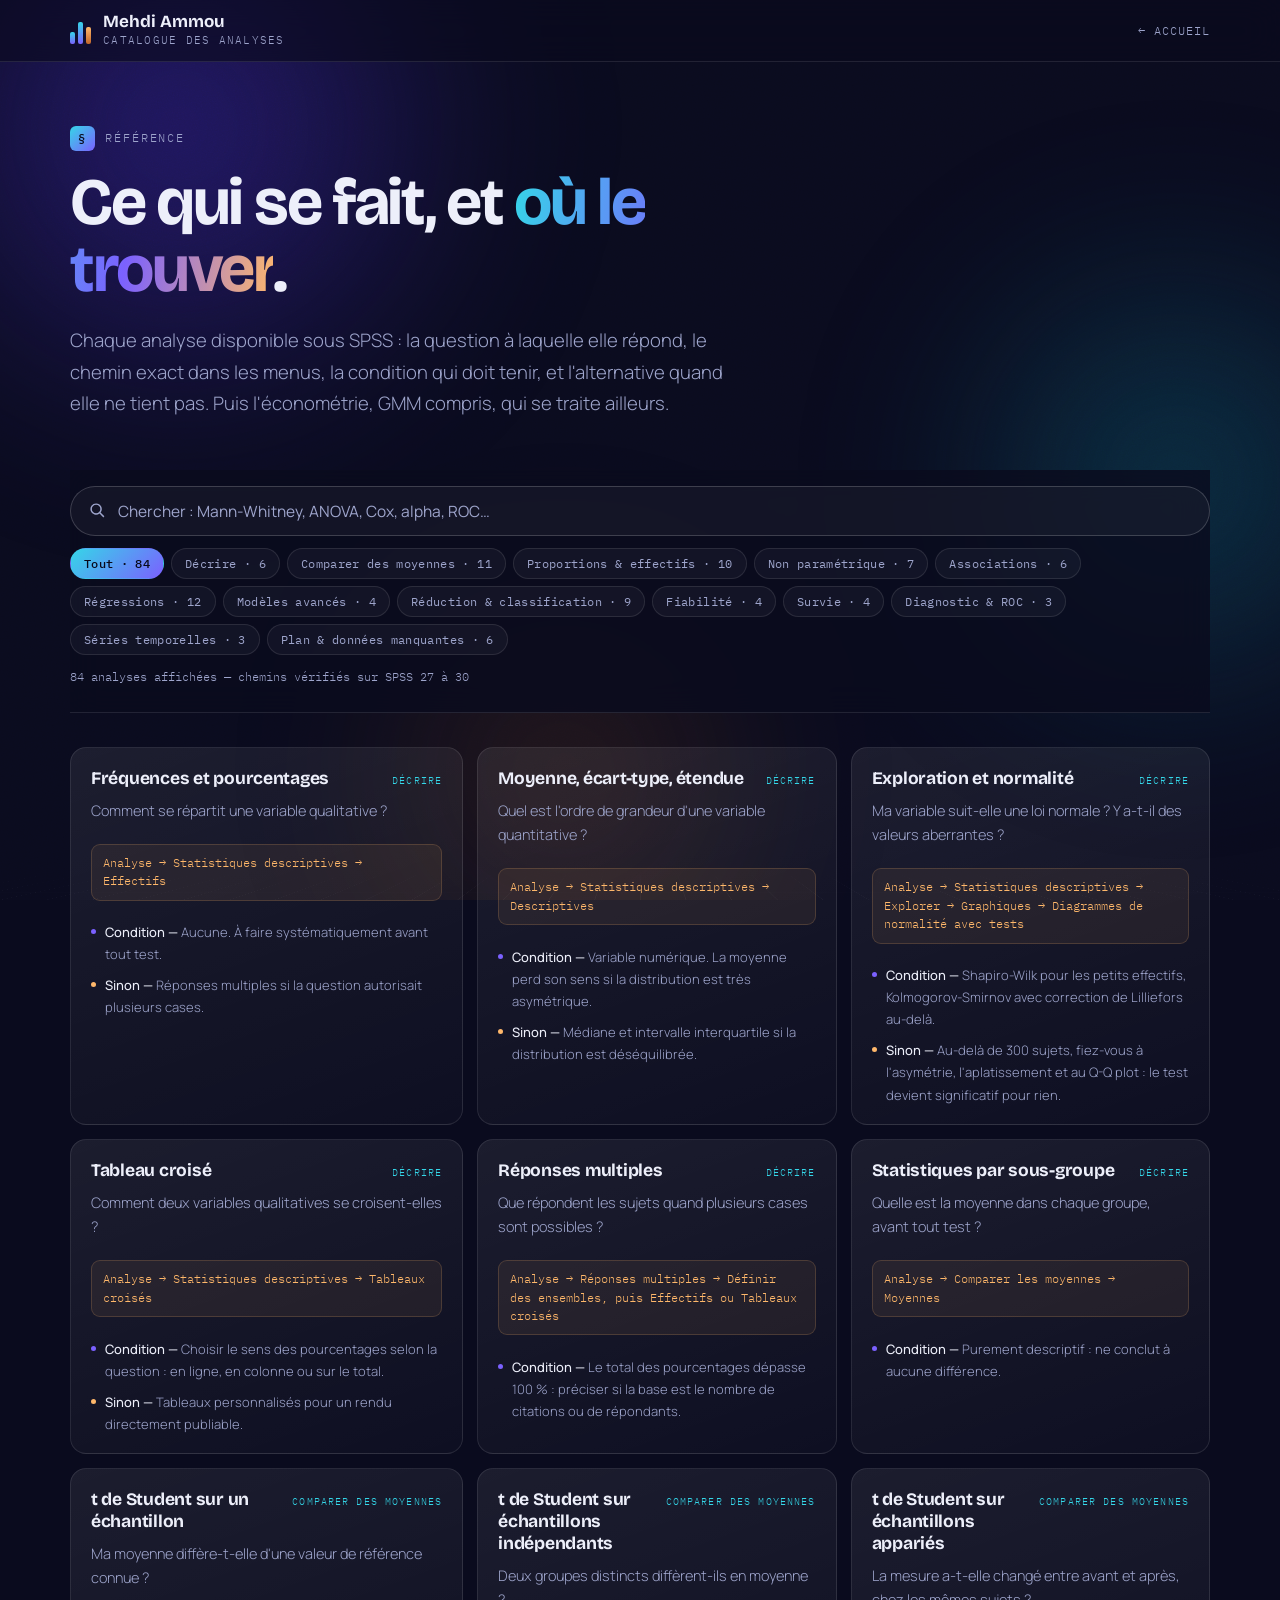
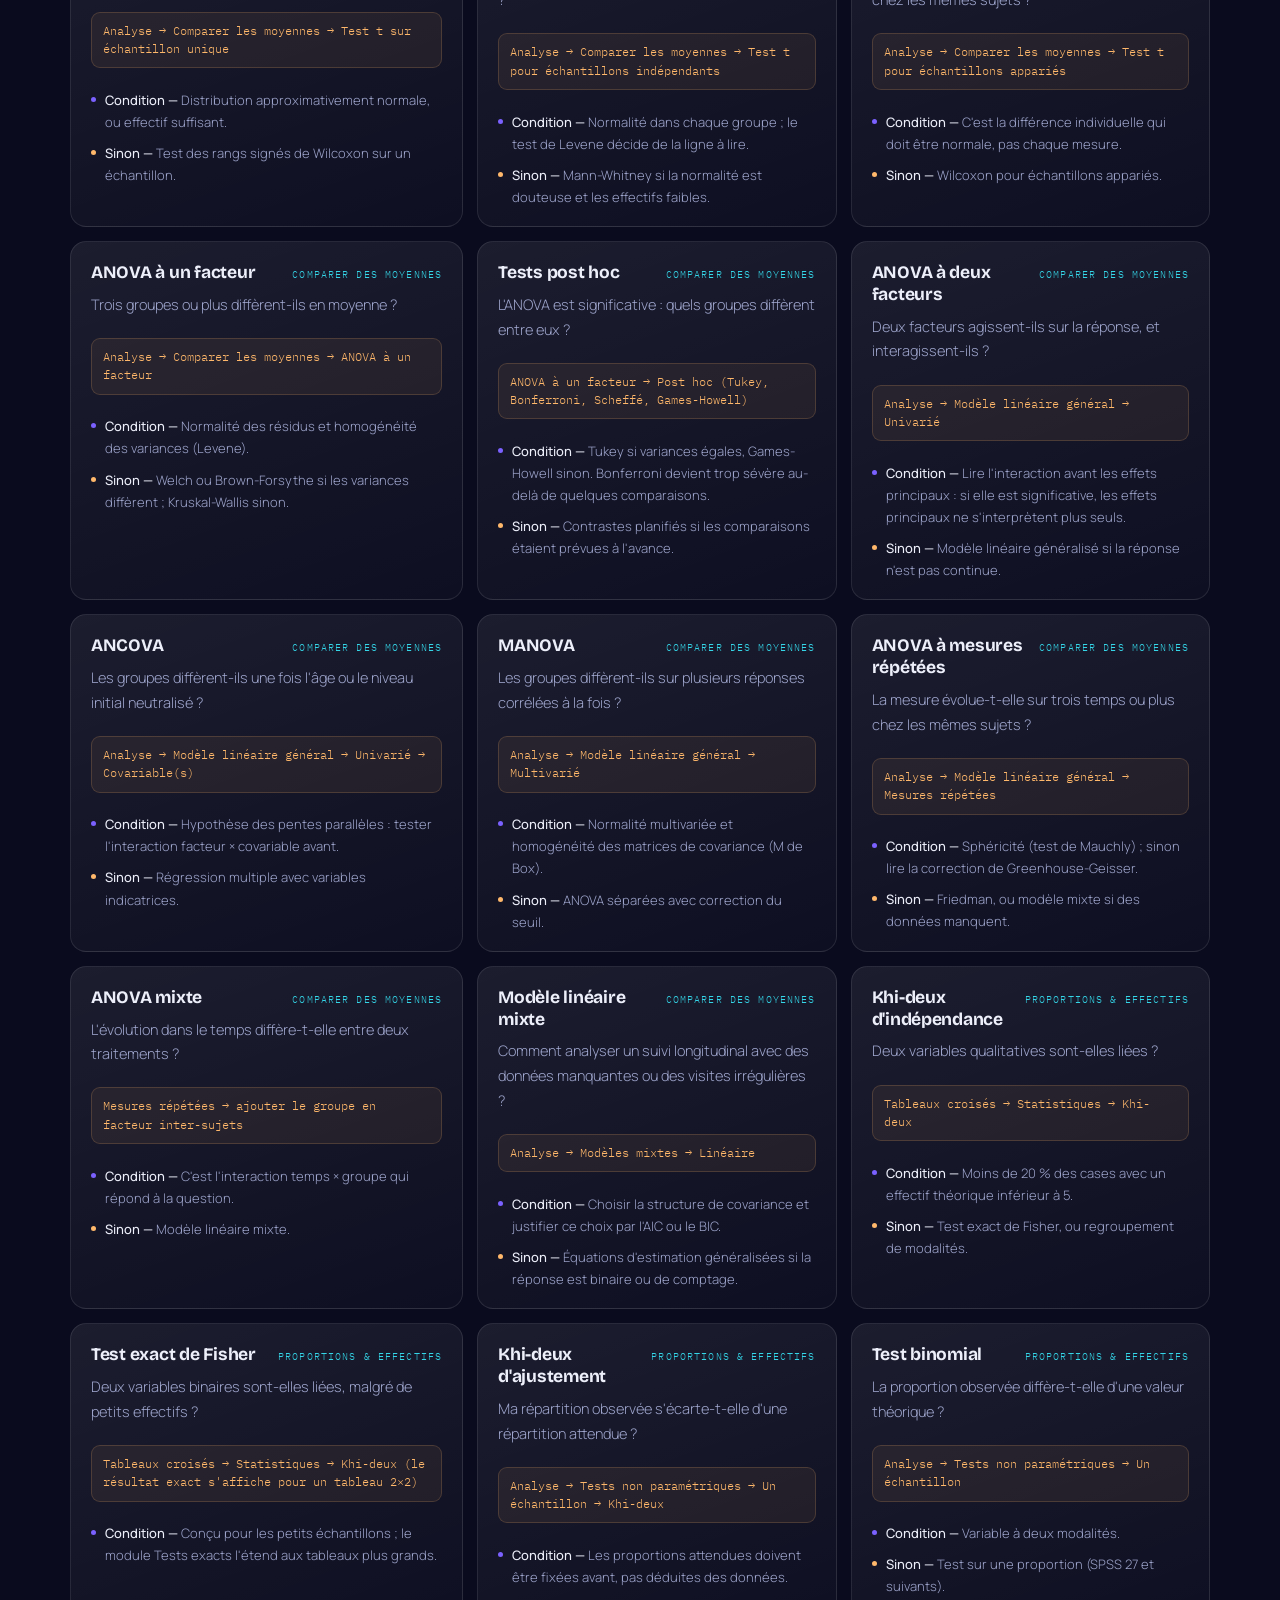
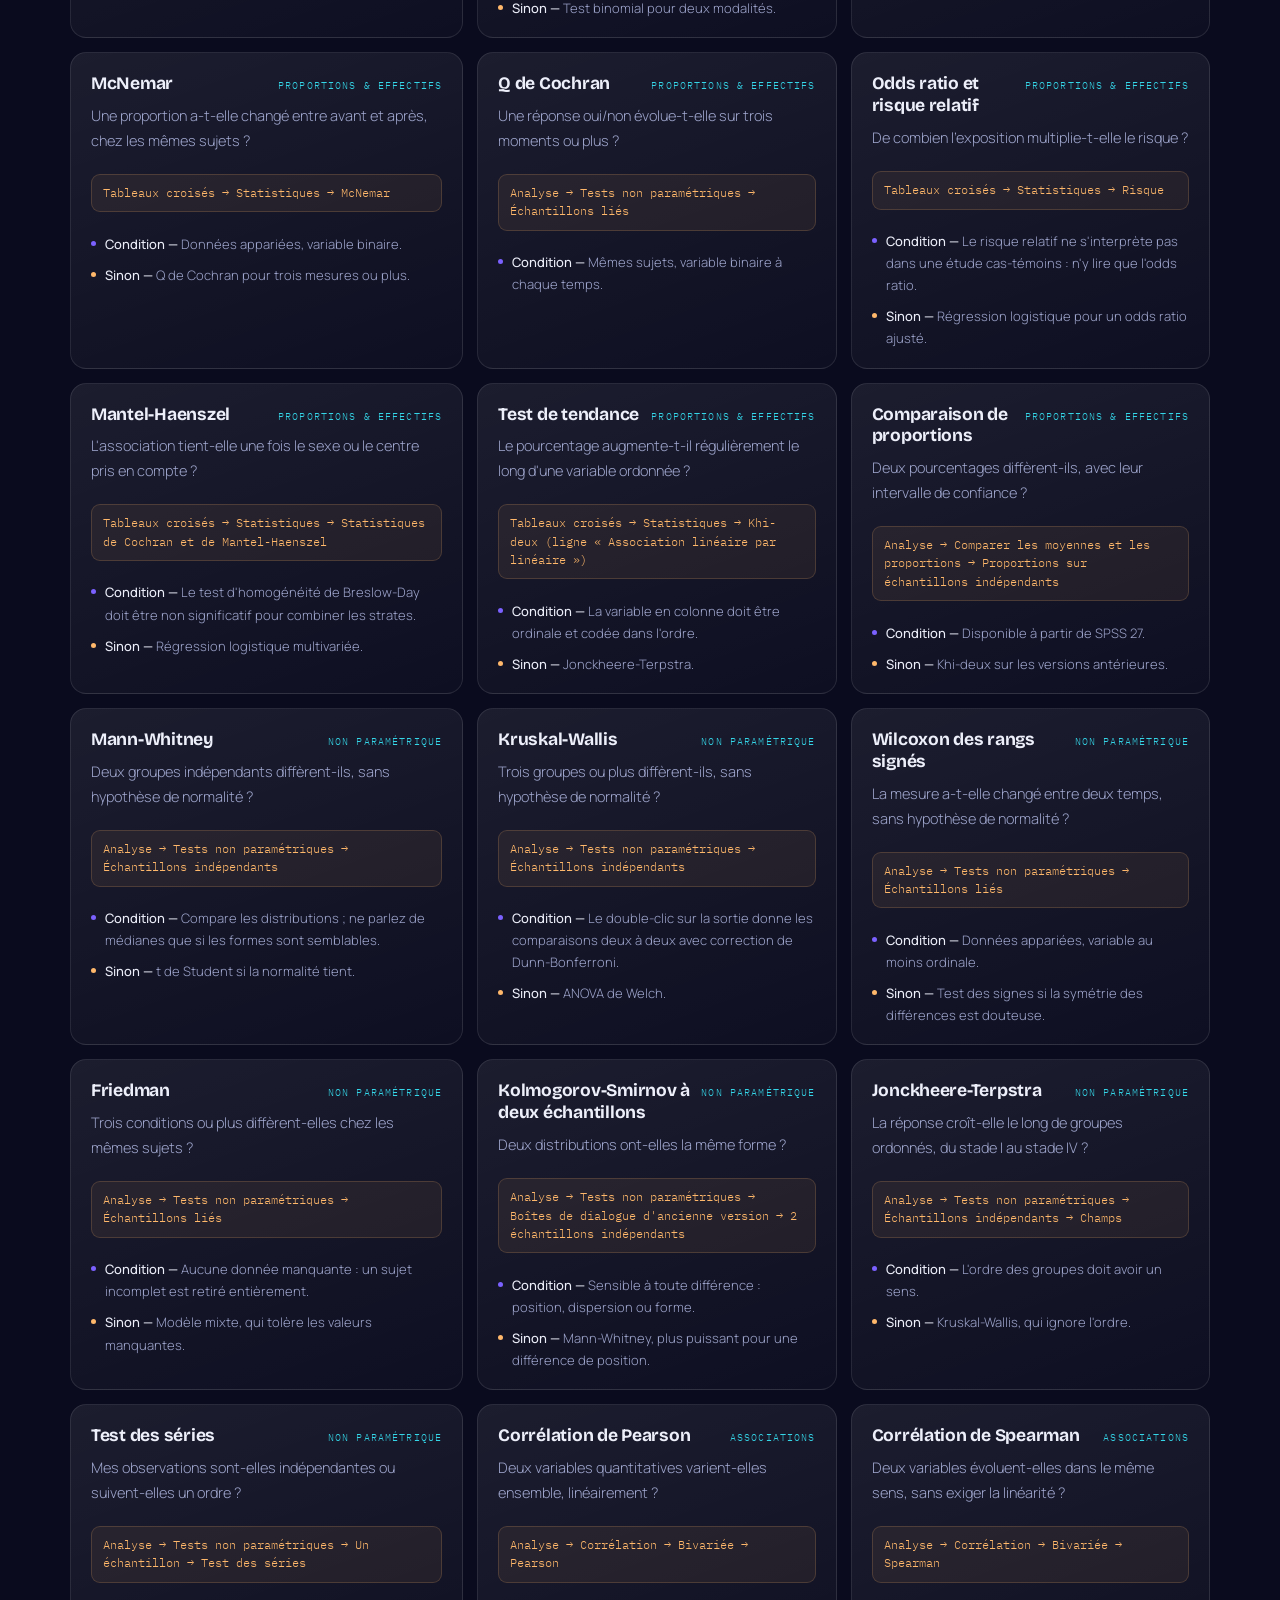
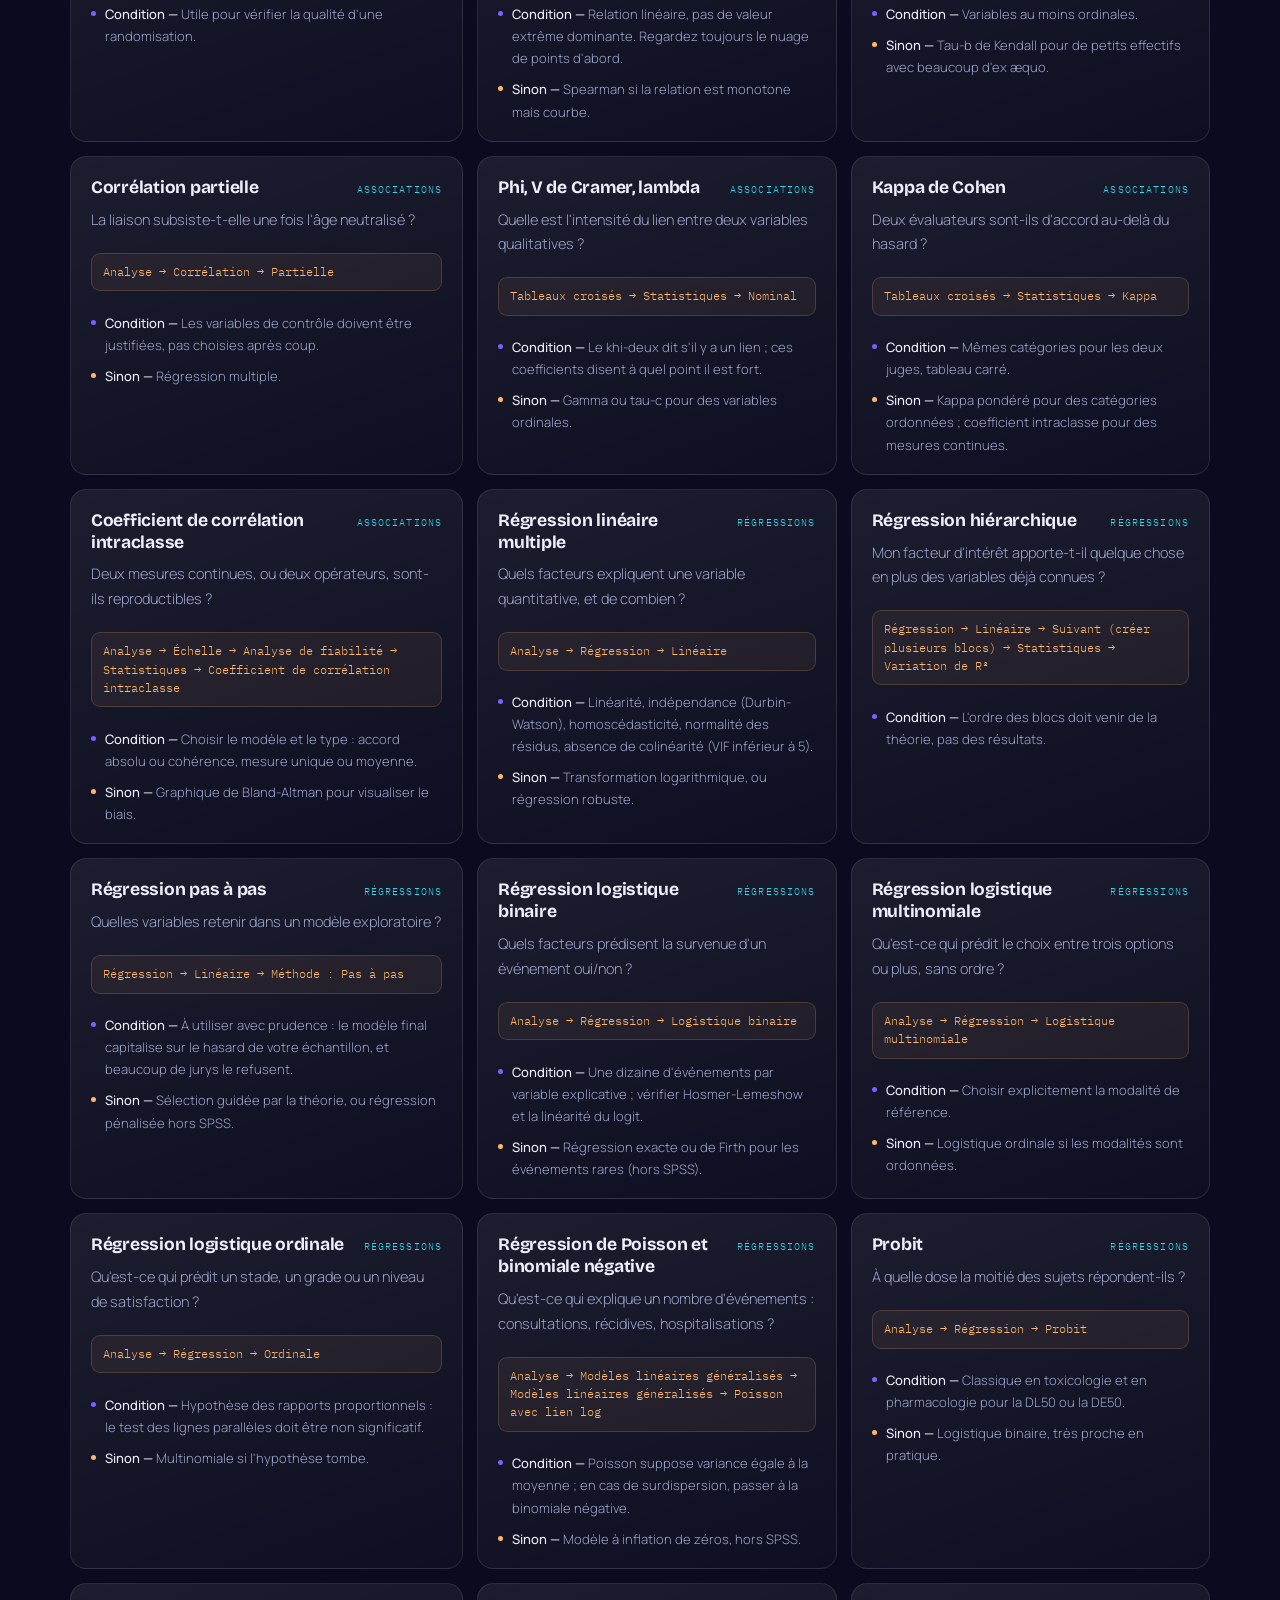
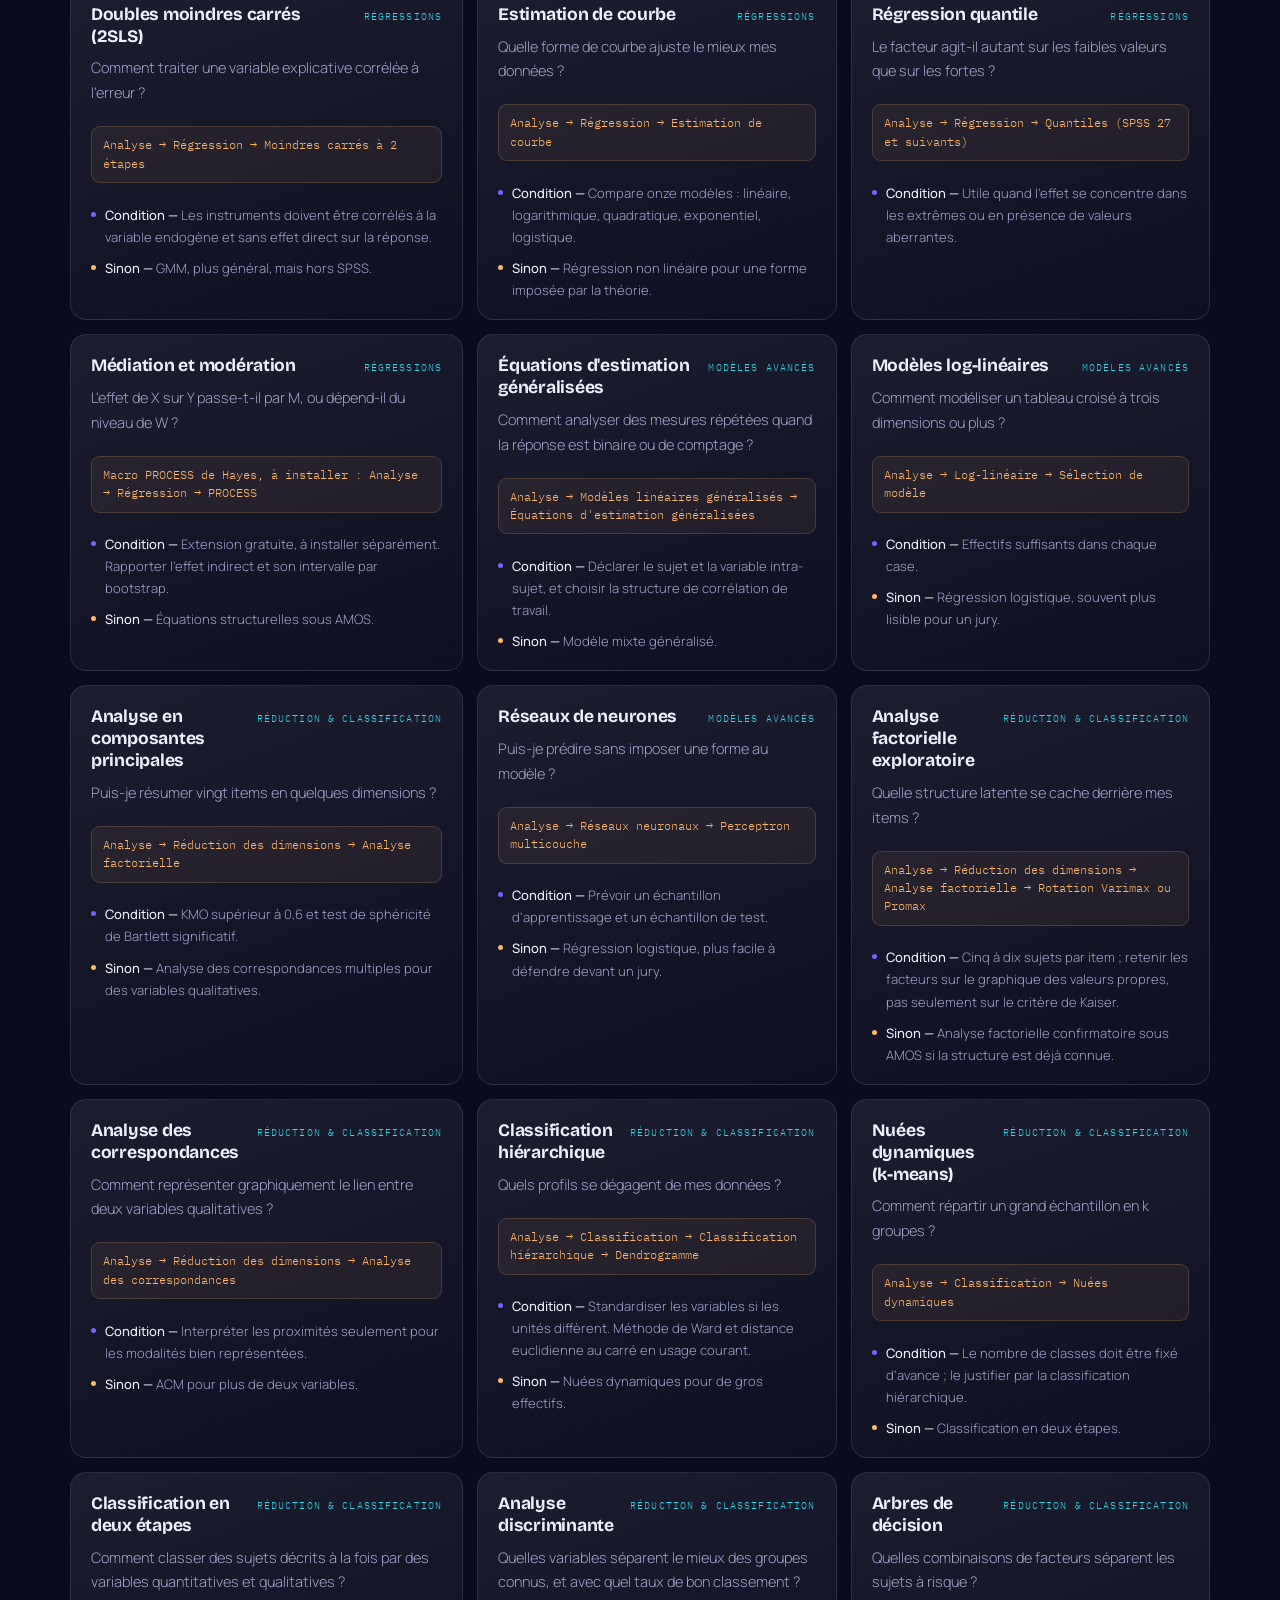
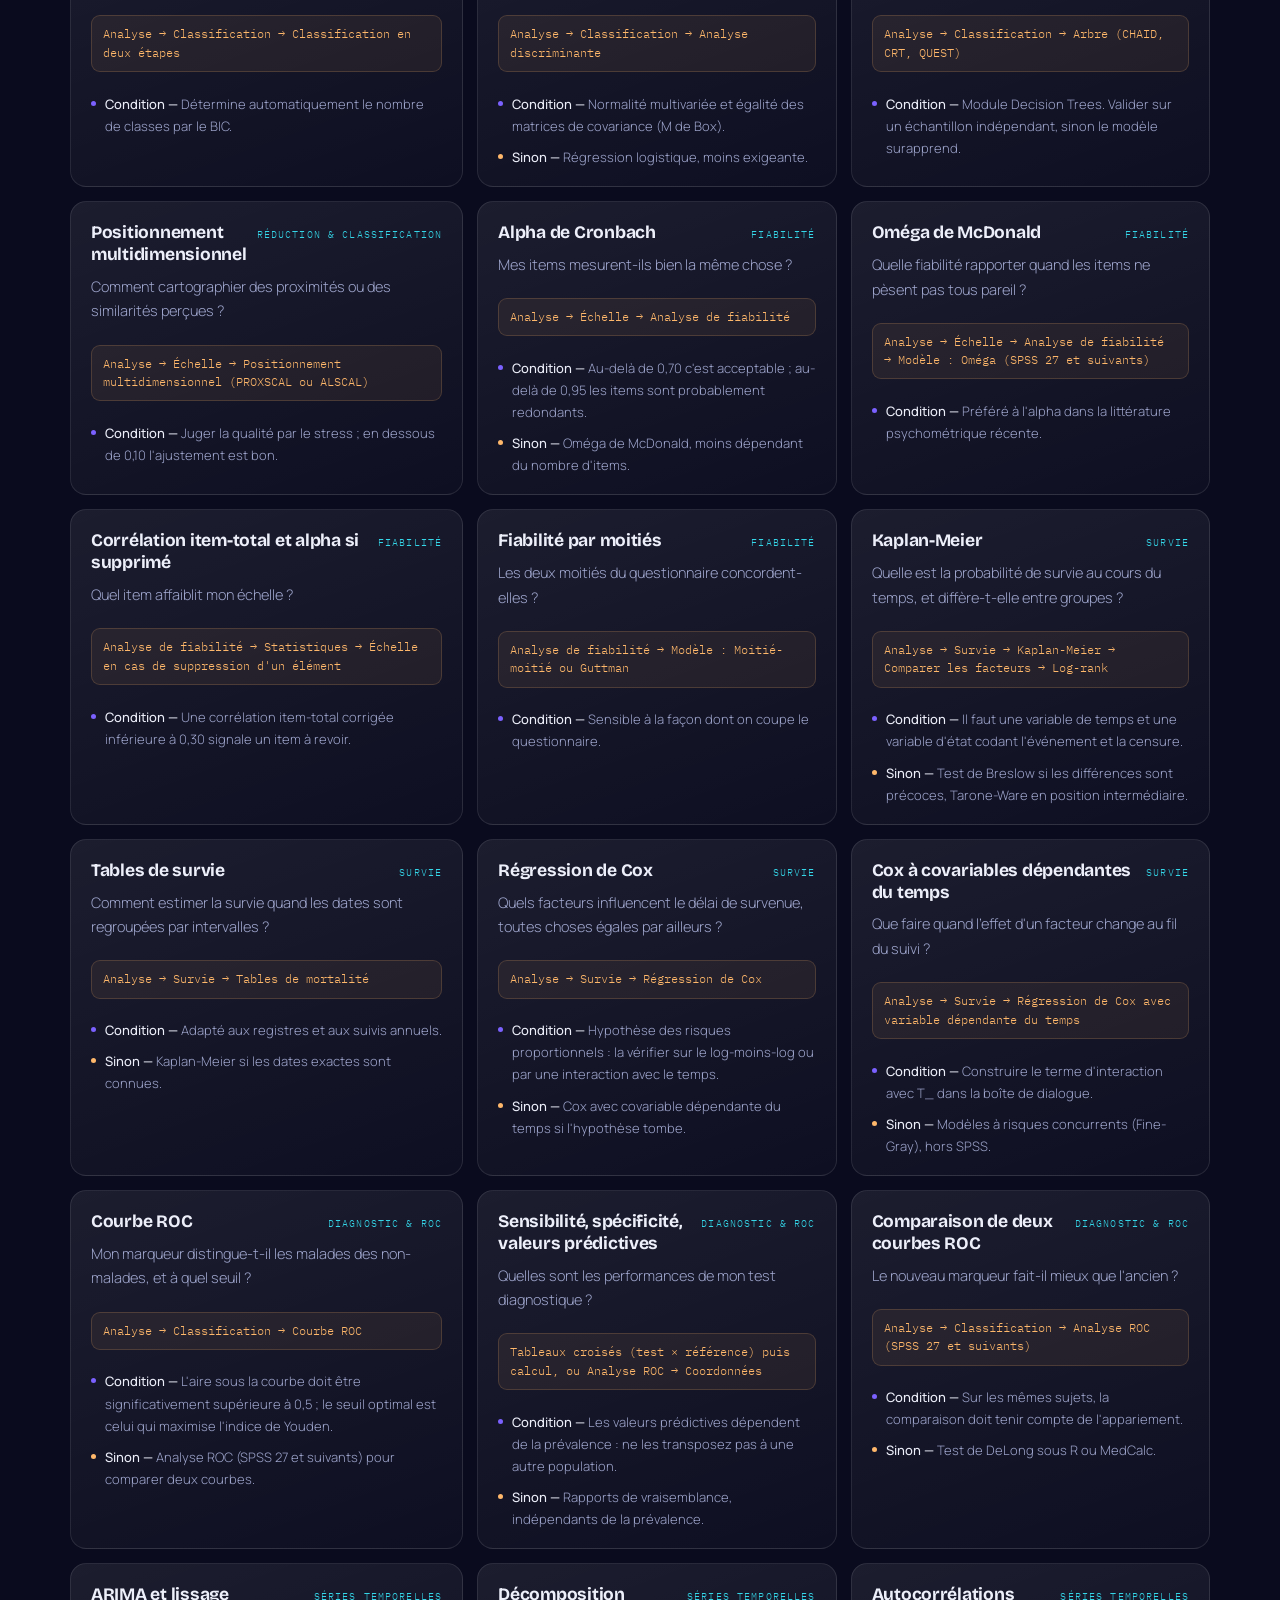
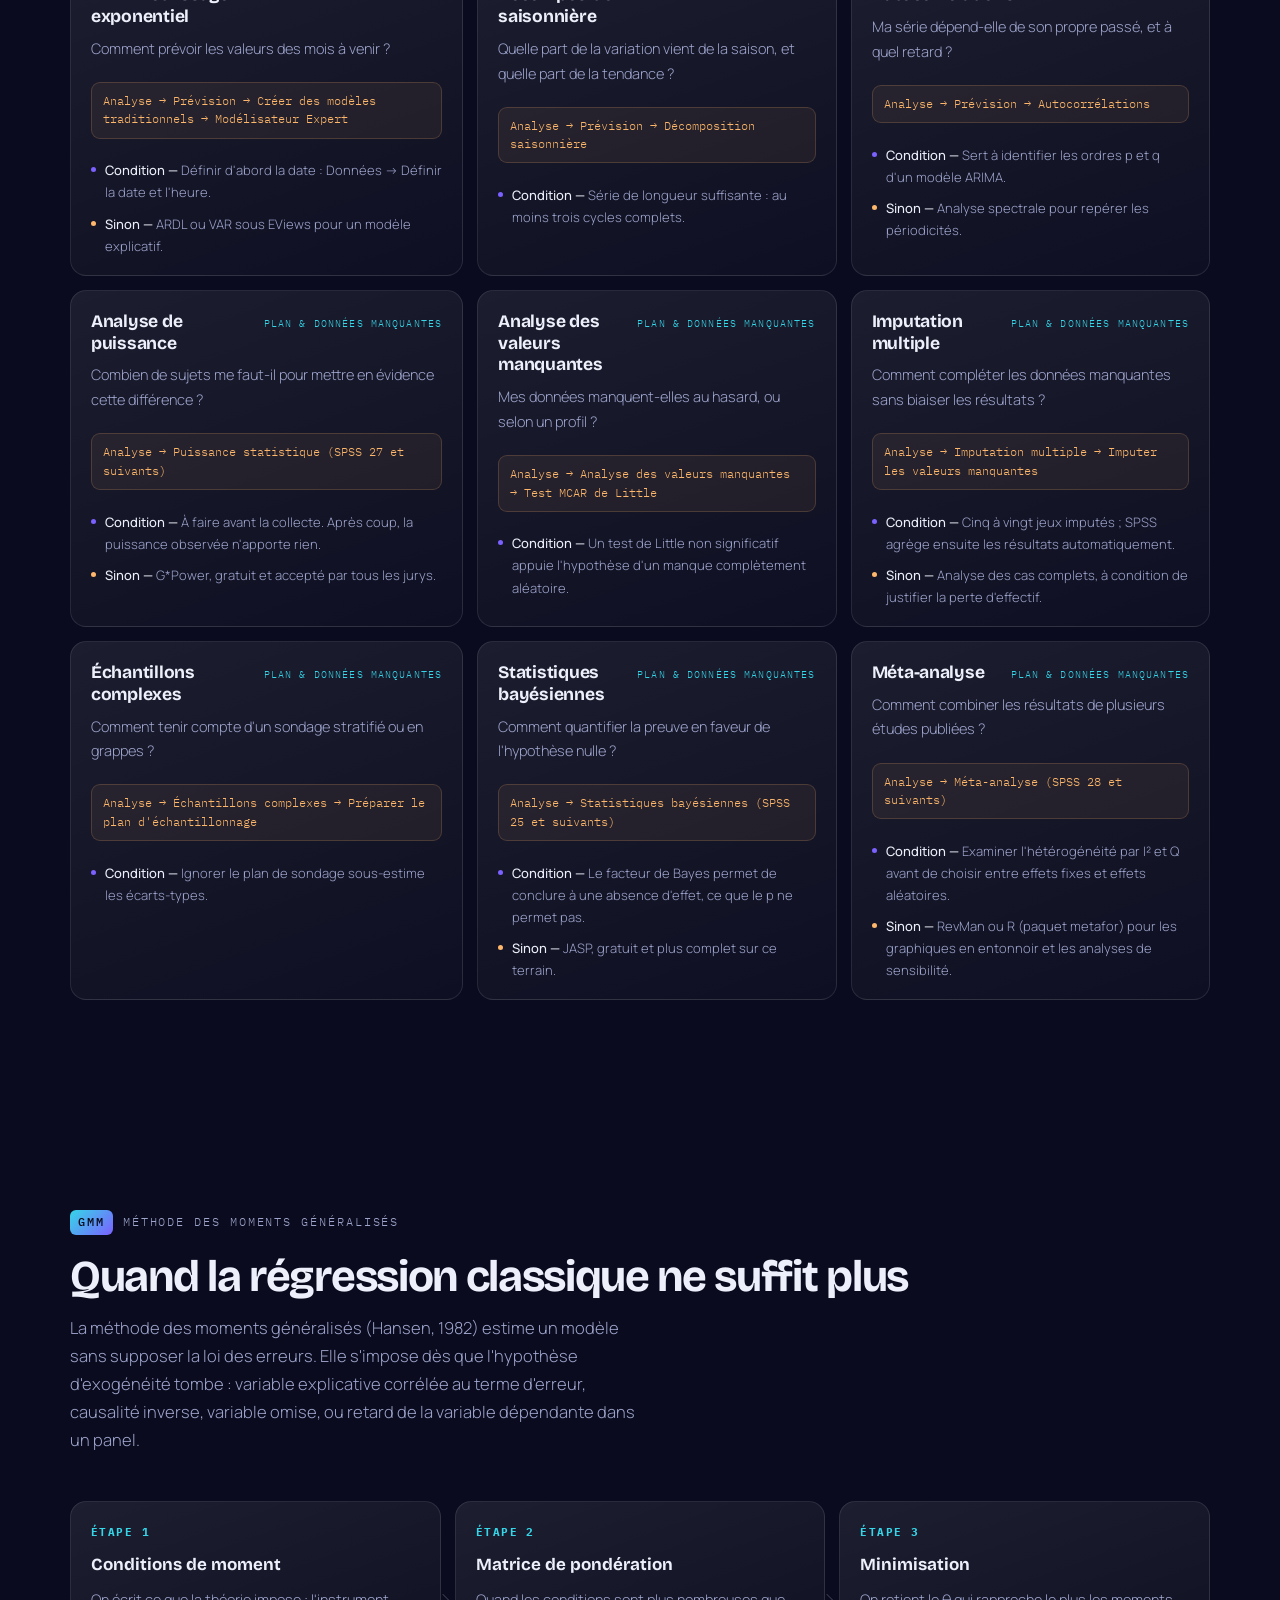
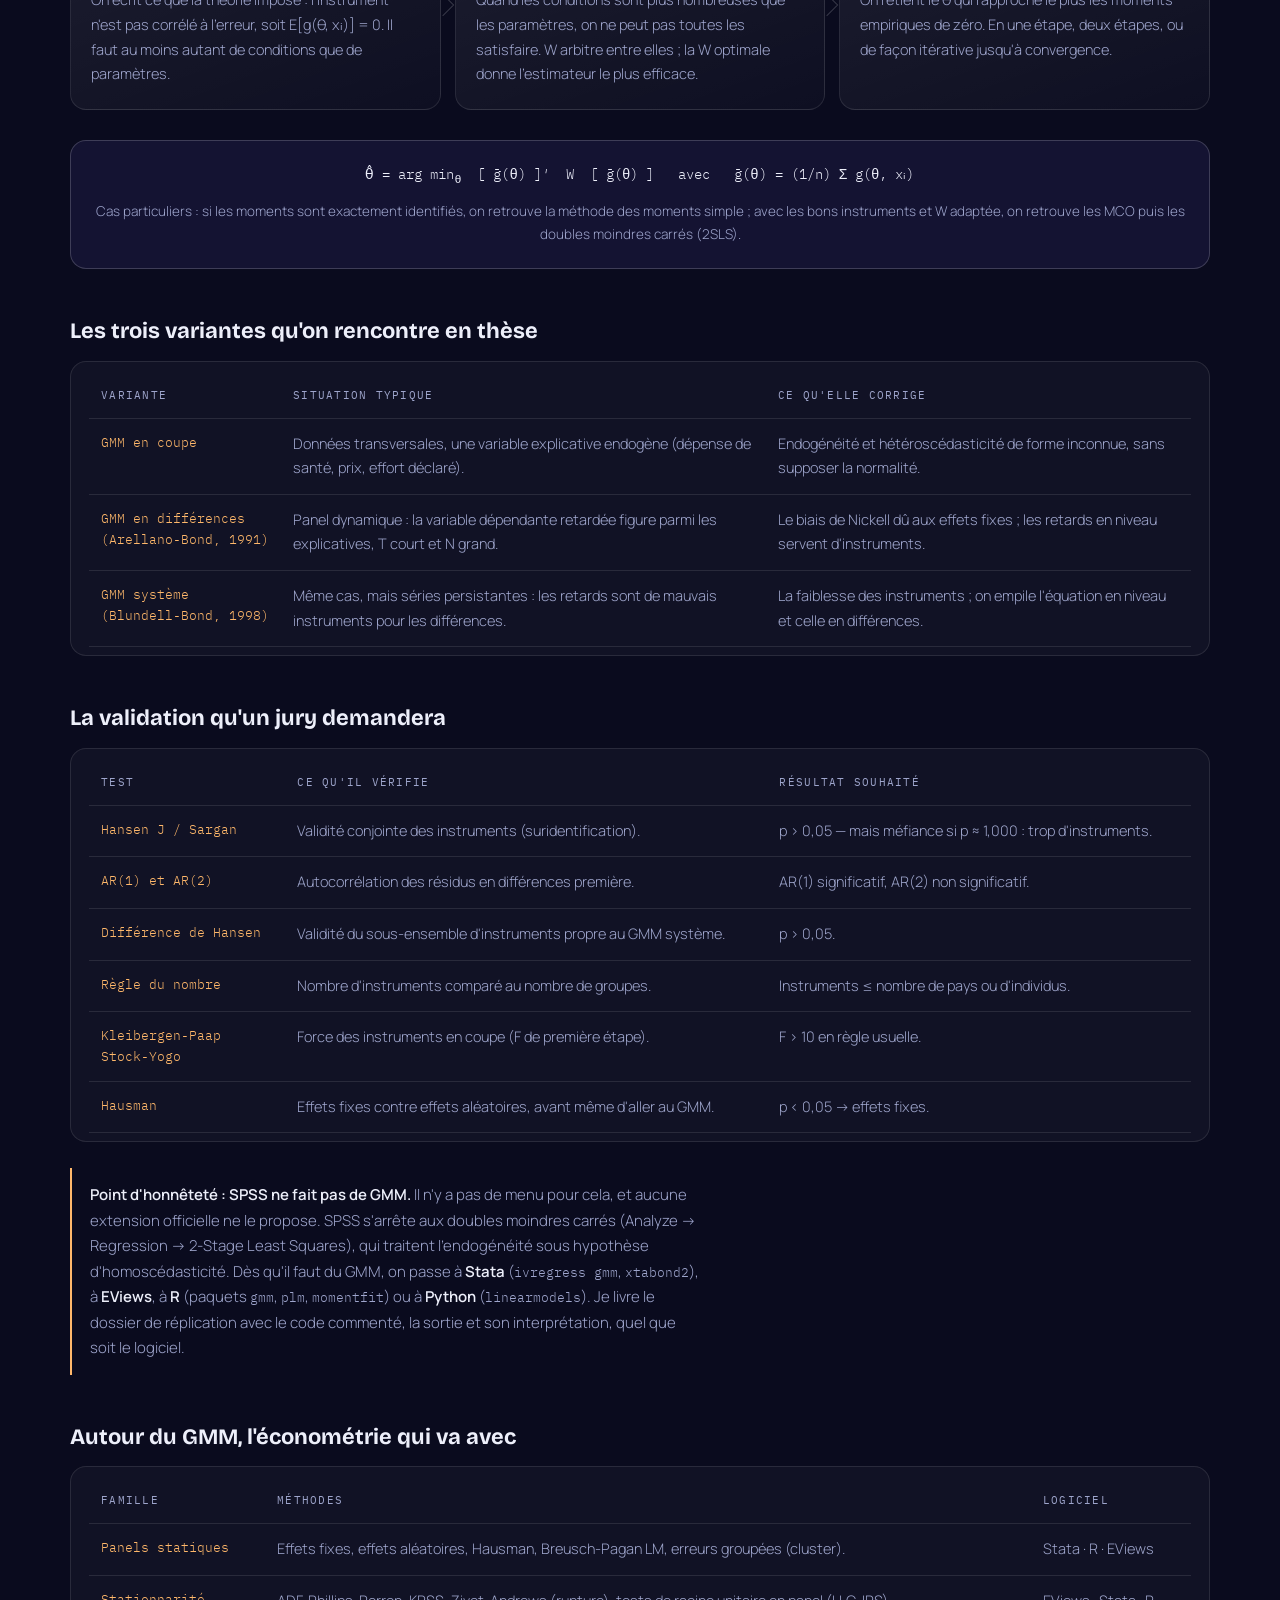
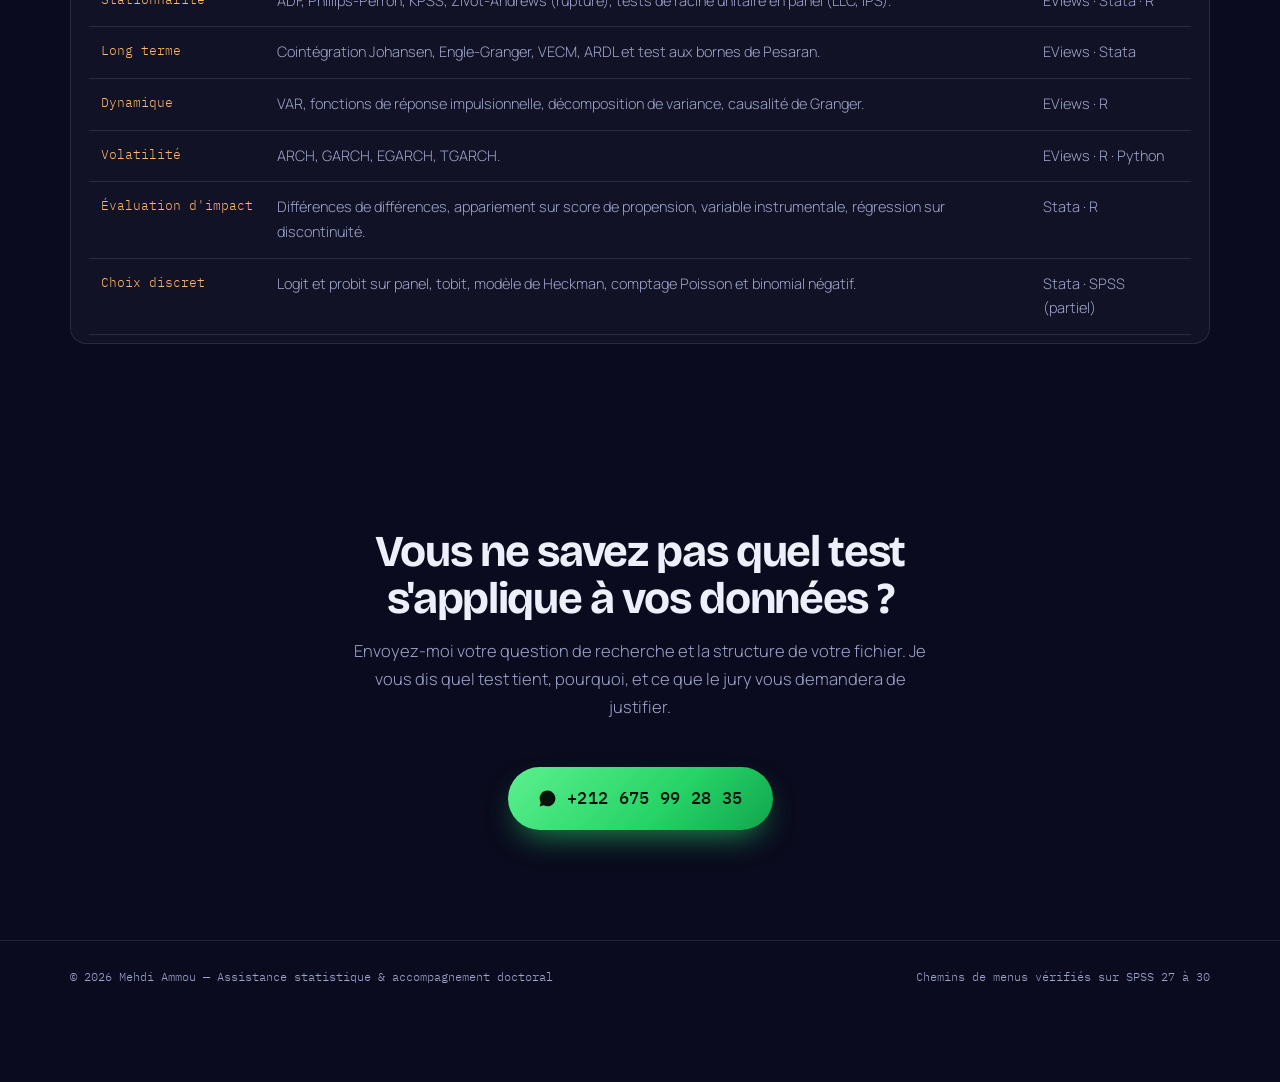
==== tests.html @ c46d59ee "Fichiers a la racine" ====
<!DOCTYPE html>
<html lang="fr" dir="ltr">
<head>
<meta charset="utf-8">
<meta name="viewport" content="width=device-width, initial-scale=1">
<title>Catalogue des analyses — SPSS &amp; économétrie | Mehdi Ammou</title>
<meta name="description" content="Tous les tests réalisables sous SPSS, leur chemin dans les menus, leurs conditions d'application et leurs alternatives. Plus l'estimation par GMM et l'économétrie des panels.">
<meta name="theme-color" content="#0A0B1E">
<link rel="icon" href="assets/favicon.svg" type="image/svg+xml">
<link rel="preconnect" href="https://fonts.googleapis.com">
<link rel="preconnect" href="https://fonts.gstatic.com" crossorigin>
<link href="https://fonts.googleapis.com/css2?family=Bricolage+Grotesque:opsz,wght@12..96,400;12..96,700;12..96,800&family=Manrope:wght@300;400;500;600&family=IBM+Plex+Mono:wght@400;500&family=Cairo:wght@300;400;600;700&display=swap" rel="stylesheet">
<script>document.documentElement.classList.add("js");</script>
<link rel="stylesheet" href="assets/css/style.css">
<style>
/* ---------- outils propres au catalogue ---------- */
.back{display:inline-flex;align-items:center;gap:8px;font-family:var(--mono);font-size:12px;
  letter-spacing:.08em;text-transform:uppercase;color:var(--txt-2);text-decoration:none}
.back:hover{color:var(--cyan)}
.tools{
  position:sticky;top:62px;z-index:20;padding:16px 0 14px;margin-bottom:34px;
  background:rgba(10,11,30,.82);backdrop-filter:blur(16px);-webkit-backdrop-filter:blur(16px);
  border-bottom:1px solid var(--line);
}
.search{
  display:flex;align-items:center;gap:10px;padding:12px 18px;border-radius:999px;
  border:1px solid var(--line-2);background:var(--glass);margin-bottom:12px;
}
.search svg{width:17px;height:17px;fill:var(--txt-2);flex:none}
.search input{
  flex:1;border:0;background:transparent;color:var(--txt);font-family:var(--body);
  font-size:15.5px;outline:none;min-width:0;
}
.search input::placeholder{color:var(--txt-2)}
.chips{display:flex;flex-wrap:wrap;gap:7px}
.chip-f{
  border:1px solid var(--line);background:rgba(255,255,255,.04);color:var(--txt-2);
  font-family:var(--mono);font-size:11.5px;letter-spacing:.03em;padding:7px 13px;
  border-radius:999px;cursor:pointer;transition:.2s;
}
.chip-f:hover{color:var(--txt);border-color:var(--line-2)}
.chip-f.on{background:linear-gradient(135deg,var(--cyan),var(--violet));color:#08091A;border-color:transparent;font-weight:500}
.count{font-family:var(--mono);font-size:11.5px;color:var(--txt-2);margin-top:12px}

.grid-t{display:grid;gap:14px}
@media(min-width:720px){.grid-t{grid-template-columns:repeat(2,1fr)}}
@media(min-width:1080px){.grid-t{grid-template-columns:repeat(3,1fr)}}
.t{
  padding:20px 20px 18px;border-radius:16px;border:1px solid var(--line);
  background:linear-gradient(160deg,rgba(255,255,255,.075),rgba(255,255,255,.02));
  display:flex;flex-direction:column;gap:9px;
}
.t-top{display:flex;align-items:baseline;justify-content:space-between;gap:10px}
.t h3{font-size:17.5px;letter-spacing:-.015em;line-height:1.25}
.t-cat{font-family:var(--mono);font-size:9.5px;letter-spacing:.12em;text-transform:uppercase;color:var(--cyan);white-space:nowrap}
.t-q{font-size:14.5px;color:var(--txt-2);margin:0}
.t-p{
  font-family:var(--mono);font-size:11.5px;color:var(--amber);line-height:1.6;
  padding:9px 11px;border-radius:9px;background:rgba(255,184,107,.07);
  border:1px solid rgba(255,184,107,.18);word-break:break-word;
}
.t-x{font-size:13px;color:var(--txt-2);margin:0;padding-inline-start:14px;position:relative}
.t-x::before{content:"";position:absolute;inset-inline-start:0;top:8px;width:5px;height:5px;border-radius:50%;background:var(--violet)}
.t-x.alt::before{background:var(--amber)}
.t-x b{color:var(--txt);font-weight:500}
.empty{padding:40px 0;color:var(--txt-2);font-family:var(--mono);font-size:13px}

/* ---------- bloc GMM ---------- */
.gmm{margin-top:26px}
.flow{display:grid;gap:14px;margin:30px 0}
@media(min-width:820px){.flow{grid-template-columns:repeat(3,1fr);align-items:stretch}}
.fstep{
  position:relative;padding:22px 20px;border-radius:16px;border:1px solid var(--line);
  background:linear-gradient(160deg,rgba(255,255,255,.08),rgba(255,255,255,.02));
}
.fstep b{display:block;font-family:var(--mono);font-size:10.5px;letter-spacing:.14em;
  text-transform:uppercase;color:var(--cyan);margin-bottom:10px}
.fstep h4{font-family:var(--display);font-size:17px;margin:0 0 8px;font-weight:700}
.fstep p{margin:0;font-size:14.5px;color:var(--txt-2)}
@media(min-width:820px){
  .fstep:not(:last-child)::after{
    content:"";position:absolute;inset-inline-end:-11px;top:50%;width:16px;height:16px;
    border-top:1px solid var(--line-2);border-inline-end:1px solid var(--line-2);
    transform:translateY(-50%) rotate(45deg);
  }
}
.formula{
  font-family:var(--mono);font-size:14px;color:var(--txt);text-align:center;
  padding:22px 18px;border-radius:16px;overflow-x:auto;white-space:nowrap;
  border:1px solid var(--line-2);background:rgba(123,97,255,.09);margin:0 0 12px;
}
.formula small{display:block;white-space:normal;font-family:var(--body);font-size:13.5px;color:var(--txt-2);margin-top:12px}
.tbl{width:100%;border-collapse:collapse;font-size:14.5px;margin-top:8px}
.tbl th,.tbl td{text-align:start;padding:13px 12px;border-bottom:1px solid var(--line);vertical-align:top}
.tbl th{font-family:var(--mono);font-size:10.5px;letter-spacing:.12em;text-transform:uppercase;color:var(--txt-2);font-weight:400}
.tbl td:first-child{font-family:var(--mono);font-size:12.5px;color:var(--amber);white-space:nowrap}
.tbl td{color:var(--txt-2)}
.tbl-wrap{overflow-x:auto;border-radius:16px;border:1px solid var(--line);background:rgba(255,255,255,.03);padding:4px 18px 8px}
.note{
  border-inline-start:2px solid var(--amber);padding:14px 0 14px 18px;margin:26px 0;
  color:var(--txt-2);font-size:15px;max-width:70ch;
}
html[dir="rtl"] .note{padding:14px 18px 14px 0}
.note b{color:var(--txt);font-weight:600}
</style>
</head>
<body>

<div class="ambient" aria-hidden="true">
  <span class="orb orb-1"></span><span class="orb orb-2"></span><span class="orb orb-3"></span>
  <span class="grid-floor"></span>
</div>
<div class="grain" aria-hidden="true"></div>

<header class="topbar">
  <div class="wrap bar">
    <a class="brand" href="index.html">
      <span class="brand-mark" aria-hidden="true"><span></span><span></span><span></span></span>
      <span class="brand-txt"><b>Mehdi Ammou</b><i>Catalogue des analyses</i></span>
    </a>
    <a class="back" href="index.html">← Accueil</a>
  </div>
</header>

<main>
<section class="hero" style="padding:64px 0 20px">
  <div class="wrap">
    <p class="eyebrow"><b class="num">§</b> <span>Référence</span></p>
    <h1 style="max-width:16ch">Ce qui se fait, et <em>où le trouver</em>.</h1>
    <p class="lede" style="max-width:60ch">Chaque analyse disponible sous SPSS : la question à laquelle elle répond, le chemin exact dans les menus, la condition qui doit tenir, et l'alternative quand elle ne tient pas. Puis l'économétrie, GMM compris, qui se traite ailleurs.</p>
  </div>
</section>

<section class="section" style="padding-top:0">
  <div class="wrap">

    <div class="tools">
      <label class="search">
        <svg viewBox="0 0 24 24" aria-hidden="true"><path d="M10 2a8 8 0 1 0 4.9 14.32l5.39 5.39 1.42-1.42-5.39-5.39A8 8 0 0 0 10 2Zm0 2a6 6 0 1 1 0 12 6 6 0 0 1 0-12Z"/></svg>
        <input id="q" type="search" placeholder="Chercher : Mann-Whitney, ANOVA, Cox, alpha, ROC…" aria-label="Chercher un test">
      </label>
      <div class="chips" id="filters"></div>
      <p class="count" id="count"></p>
    </div>

    <div class="grid-t" id="grid"></div>
    <p class="empty" id="empty" hidden>Aucun test ne correspond. Essayez un autre mot — ou écrivez-moi, certaines analyses passent par des extensions.</p>
  </div>
</section>

<!-- ==================== GMM ==================== -->
<section class="section gmm" id="gmm">
  <div class="wrap">
    <p class="eyebrow reveal"><b class="num">GMM</b> <span>Méthode des moments généralisés</span></p>
    <h2 class="reveal">Quand la régression classique ne suffit plus</h2>
    <p class="intro reveal">La méthode des moments généralisés (Hansen, 1982) estime un modèle sans supposer la loi des erreurs. Elle s'impose dès que l'hypothèse d'exogénéité tombe : variable explicative corrélée au terme d'erreur, causalité inverse, variable omise, ou retard de la variable dépendante dans un panel.</p>

    <div class="flow">
      <div class="fstep reveal">
        <b>Étape 1</b>
        <h4>Conditions de moment</h4>
        <p>On écrit ce que la théorie impose : l'instrument n'est pas corrélé à l'erreur, soit E[g(θ, xᵢ)] = 0. Il faut au moins autant de conditions que de paramètres.</p>
      </div>
      <div class="fstep reveal">
        <b>Étape 2</b>
        <h4>Matrice de pondération</h4>
        <p>Quand les conditions sont plus nombreuses que les paramètres, on ne peut pas toutes les satisfaire. W arbitre entre elles ; la W optimale donne l'estimateur le plus efficace.</p>
      </div>
      <div class="fstep reveal">
        <b>Étape 3</b>
        <h4>Minimisation</h4>
        <p>On retient le θ qui rapproche le plus les moments empiriques de zéro. En une étape, deux étapes, ou de façon itérative jusqu'à convergence.</p>
      </div>
    </div>

    <div class="formula reveal">
      θ̂ = arg min<sub>θ</sub> &nbsp;[ ḡ(θ) ]′ &nbsp;W&nbsp; [ ḡ(θ) ] &nbsp;&nbsp;avec&nbsp;&nbsp; ḡ(θ) = (1/n) Σ g(θ, xᵢ)
      <small>Cas particuliers : si les moments sont exactement identifiés, on retrouve la méthode des moments simple ; avec les bons instruments et W adaptée, on retrouve les MCO puis les doubles moindres carrés (2SLS).</small>
    </div>

    <h3 style="font-size:22px;margin:44px 0 10px" class="reveal">Les trois variantes qu'on rencontre en thèse</h3>
    <div class="tbl-wrap reveal">
      <table class="tbl">
        <thead><tr><th>Variante</th><th>Situation typique</th><th>Ce qu'elle corrige</th></tr></thead>
        <tbody>
          <tr><td>GMM en coupe</td><td>Données transversales, une variable explicative endogène (dépense de santé, prix, effort déclaré).</td><td>Endogénéité et hétéroscédasticité de forme inconnue, sans supposer la normalité.</td></tr>
          <tr><td>GMM en différences<br>(Arellano-Bond, 1991)</td><td>Panel dynamique : la variable dépendante retardée figure parmi les explicatives, T court et N grand.</td><td>Le biais de Nickell dû aux effets fixes ; les retards en niveau servent d'instruments.</td></tr>
          <tr><td>GMM système<br>(Blundell-Bond, 1998)</td><td>Même cas, mais séries persistantes : les retards sont de mauvais instruments pour les différences.</td><td>La faiblesse des instruments ; on empile l'équation en niveau et celle en différences.</td></tr>
        </tbody>
      </table>
    </div>

    <h3 style="font-size:22px;margin:44px 0 10px" class="reveal">La validation qu'un jury demandera</h3>
    <div class="tbl-wrap reveal">
      <table class="tbl">
        <thead><tr><th>Test</th><th>Ce qu'il vérifie</th><th>Résultat souhaité</th></tr></thead>
        <tbody>
          <tr><td>Hansen J / Sargan</td><td>Validité conjointe des instruments (suridentification).</td><td>p &gt; 0,05 — mais méfiance si p ≈ 1,000 : trop d'instruments.</td></tr>
          <tr><td>AR(1) et AR(2)</td><td>Autocorrélation des résidus en différences première.</td><td>AR(1) significatif, AR(2) non significatif.</td></tr>
          <tr><td>Différence de Hansen</td><td>Validité du sous-ensemble d'instruments propre au GMM système.</td><td>p &gt; 0,05.</td></tr>
          <tr><td>Règle du nombre</td><td>Nombre d'instruments comparé au nombre de groupes.</td><td>Instruments ≤ nombre de pays ou d'individus.</td></tr>
          <tr><td>Kleibergen-Paap<br>Stock-Yogo</td><td>Force des instruments en coupe (F de première étape).</td><td>F &gt; 10 en règle usuelle.</td></tr>
          <tr><td>Hausman</td><td>Effets fixes contre effets aléatoires, avant même d'aller au GMM.</td><td>p &lt; 0,05 → effets fixes.</td></tr>
        </tbody>
      </table>
    </div>

    <div class="note reveal">
      <b>Point d'honnêteté : SPSS ne fait pas de GMM.</b> Il n'y a pas de menu pour cela, et aucune extension officielle ne le propose. SPSS s'arrête aux doubles moindres carrés (Analyze → Regression → 2-Stage Least Squares), qui traitent l'endogénéité sous hypothèse d'homoscédasticité. Dès qu'il faut du GMM, on passe à <b>Stata</b> (<span style="font-family:var(--mono);font-size:13px">ivregress gmm</span>, <span style="font-family:var(--mono);font-size:13px">xtabond2</span>), à <b>EViews</b>, à <b>R</b> (paquets <span style="font-family:var(--mono);font-size:13px">gmm</span>, <span style="font-family:var(--mono);font-size:13px">plm</span>, <span style="font-family:var(--mono);font-size:13px">momentfit</span>) ou à <b>Python</b> (<span style="font-family:var(--mono);font-size:13px">linearmodels</span>). Je livre le dossier de réplication avec le code commenté, la sortie et son interprétation, quel que soit le logiciel.
    </div>

    <h3 style="font-size:22px;margin:44px 0 10px" class="reveal">Autour du GMM, l'économétrie qui va avec</h3>
    <div class="tbl-wrap reveal">
      <table class="tbl">
        <thead><tr><th>Famille</th><th>Méthodes</th><th>Logiciel</th></tr></thead>
        <tbody>
          <tr><td>Panels statiques</td><td>Effets fixes, effets aléatoires, Hausman, Breusch-Pagan LM, erreurs groupées (cluster).</td><td>Stata · R · EViews</td></tr>
          <tr><td>Stationnarité</td><td>ADF, Phillips-Perron, KPSS, Zivot-Andrews (rupture), tests de racine unitaire en panel (LLC, IPS).</td><td>EViews · Stata · R</td></tr>
          <tr><td>Long terme</td><td>Cointégration Johansen, Engle-Granger, VECM, ARDL et test aux bornes de Pesaran.</td><td>EViews · Stata</td></tr>
          <tr><td>Dynamique</td><td>VAR, fonctions de réponse impulsionnelle, décomposition de variance, causalité de Granger.</td><td>EViews · R</td></tr>
          <tr><td>Volatilité</td><td>ARCH, GARCH, EGARCH, TGARCH.</td><td>EViews · R · Python</td></tr>
          <tr><td>Évaluation d'impact</td><td>Différences de différences, appariement sur score de propension, variable instrumentale, régression sur discontinuité.</td><td>Stata · R</td></tr>
          <tr><td>Choix discret</td><td>Logit et probit sur panel, tobit, modèle de Heckman, comptage Poisson et binomial négatif.</td><td>Stata · SPSS (partiel)</td></tr>
        </tbody>
      </table>
    </div>
  </div>
</section>

<section class="section section-contact">
  <div class="wrap" style="text-align:center">
    <h2 class="reveal" style="max-width:20ch;margin-inline:auto">Vous ne savez pas quel test s'applique à vos données ?</h2>
    <p class="intro reveal" style="margin-inline:auto;text-align:center">Envoyez-moi votre question de recherche et la structure de votre fichier. Je vous dis quel test tient, pourquoi, et ce que le jury vous demandera de justifier.</p>
    <a class="btn btn-wa btn-big reveal" href="https://wa.me/212675992835?text=Bonjour%20Mehdi%2C%20j%27ai%20une%20question%20sur%20le%20choix%20du%20test%20statistique." target="_blank" rel="noopener">
      <svg viewBox="0 0 24 24" aria-hidden="true"><path d="M12.04 2C6.58 2 2.13 6.45 2.13 11.91c0 1.75.46 3.45 1.32 4.95L2 22l5.25-1.38a9.9 9.9 0 0 0 4.79 1.22h.01c5.46 0 9.91-4.45 9.91-9.91 0-2.65-1.03-5.14-2.9-7.01A9.82 9.82 0 0 0 12.04 2Zm4.52 11.99c-.25-.12-1.47-.72-1.69-.81-.23-.08-.39-.12-.56.13-.16.24-.64.8-.78.97-.14.16-.29.18-.54.06-.25-.12-1.05-.39-2-1.23-.74-.66-1.24-1.47-1.38-1.72-.15-.25-.02-.38.11-.5.11-.11.25-.29.37-.43.12-.15.16-.25.25-.41.08-.17.04-.31-.02-.43-.06-.12-.56-1.34-.76-1.84-.2-.48-.4-.41-.56-.42h-.47c-.16 0-.43.06-.65.31-.22.25-.85.83-.85 2.03s.87 2.35.99 2.51c.12.16 1.71 2.62 4.15 3.67.58.25 1.03.4 1.39.51.58.19 1.11.16 1.53.1.47-.07 1.47-.6 1.67-1.18.21-.58.21-1.08.15-1.18-.06-.11-.22-.17-.47-.29Z"/></svg>
      <span>+212 675 99 28 35</span>
    </a>
  </div>
</section>
</main>

<footer class="foot">
  <div class="wrap foot-in">
    <span>© 2026 Mehdi Ammou — Assistance statistique &amp; accompagnement doctoral</span>
    <span>Chemins de menus vérifiés sur SPSS 27 à 30</span>
  </div>
</footer>

<script src="assets/js/tests-data.js"></script>
<script src="assets/js/tests.js"></script>
</body>
</html>
---- assets/css/style.css ----
/* =========================================================
   Mehdi Ammou — assistance statistique
   Système : profondeur, verre, lumière. FR / EN / AR (RTL).
   ========================================================= */

:root{
  --void:#0A0B1E;
  --void-2:#0E1030;
  --line:rgba(255,255,255,.10);
  --line-2:rgba(255,255,255,.18);
  --glass:rgba(255,255,255,.045);
  --glass-2:rgba(255,255,255,.075);
  --txt:#EDEFFA;
  --txt-2:#9EA5CC;
  --violet:#7B61FF;
  --cyan:#35D6E8;
  --amber:#FFB86B;
  --wa:#25D366;

  --display:"Bricolage Grotesque","Manrope",system-ui,sans-serif;
  --body:"Manrope",system-ui,-apple-system,sans-serif;
  --mono:"IBM Plex Mono",ui-monospace,Menlo,monospace;

  --r:18px;
  --shadow:0 30px 60px -20px rgba(0,0,0,.75);
}

/* ---- arabe : familles + ajustements ---- */
html[lang="ar"]{--display:"Cairo",system-ui,sans-serif;--body:"Cairo",system-ui,sans-serif;}
html[lang="ar"] h1,html[lang="ar"] h2,html[lang="ar"] h3{letter-spacing:0;line-height:1.45}
html[lang="ar"] .lede,html[lang="ar"] .intro,html[lang="ar"] p{line-height:1.95}
html[dir="rtl"] .card-n,html[dir="rtl"] .lab{direction:ltr;unicode-bidi:isolate}
html[dir="rtl"] .chip,html[dir="rtl"] .mini-row span:last-child{direction:ltr;unicode-bidi:isolate;text-align:right}

*,*::before,*::after{box-sizing:border-box}
html{scroll-behavior:smooth;-webkit-text-size-adjust:100%}
body{
  margin:0;background:var(--void);color:var(--txt);
  font-family:var(--body);font-weight:300;font-size:16.5px;line-height:1.7;
  overflow-x:hidden;-webkit-font-smoothing:antialiased;
}
a{color:inherit}
h1,h2,h3{font-family:var(--display);font-weight:700;margin:0}
:focus-visible{outline:2px solid var(--cyan);outline-offset:4px;border-radius:4px}
.wrap{width:min(1140px,100% - 40px);margin-inline:auto}

/* =========================================================
   AMBIANCE — halos, sol en perspective, grain
   ========================================================= */
.ambient{position:fixed;inset:0;z-index:0;pointer-events:none;overflow:hidden}
.orb{position:absolute;border-radius:50%;filter:blur(90px);opacity:.5}
.orb-1{width:52vw;height:52vw;background:radial-gradient(circle,#4B2FD6,transparent 68%);top:-16vw;inset-inline-start:-12vw}
.orb-2{width:44vw;height:44vw;background:radial-gradient(circle,#0E7C93,transparent 68%);top:22vh;inset-inline-end:-14vw;opacity:.42}
.orb-3{width:36vw;height:36vw;background:radial-gradient(circle,#8A4A16,transparent 70%);bottom:-8vw;inset-inline-start:26vw;opacity:.3}
.grid-floor{
  position:absolute;left:-30%;right:-30%;bottom:-6%;height:58vh;
  background-image:linear-gradient(var(--line) 1px,transparent 1px),linear-gradient(90deg,var(--line) 1px,transparent 1px);
  background-size:64px 64px;
  transform:perspective(520px) rotateX(70deg);
  transform-origin:bottom center;
  -webkit-mask-image:linear-gradient(to top,#000,transparent 78%);
  mask-image:linear-gradient(to top,#000,transparent 78%);
  opacity:.85;
}
.grain{
  position:fixed;inset:0;z-index:1;pointer-events:none;opacity:.28;mix-blend-mode:overlay;
  background-image:url("data:image/svg+xml,%3Csvg xmlns='http://www.w3.org/2000/svg' width='160' height='160'%3E%3Cfilter id='n'%3E%3CfeTurbulence type='fractalNoise' baseFrequency='.82' numOctaves='3'/%3E%3C/filter%3E%3Crect width='100%25' height='100%25' filter='url(%23n)' opacity='.5'/%3E%3C/svg%3E");
}
main,.topbar,.foot{position:relative;z-index:2}

/* =========================================================
   BARRE HAUTE
   ========================================================= */
.topbar{
  position:sticky;top:0;z-index:30;
  background:rgba(10,11,30,.62);backdrop-filter:blur(18px);-webkit-backdrop-filter:blur(18px);
  border-bottom:1px solid var(--line);
}
.bar{display:flex;align-items:center;justify-content:space-between;gap:18px;padding:12px 0}
.brand{display:flex;align-items:center;gap:12px;text-decoration:none}
.brand-mark{display:flex;align-items:flex-end;gap:3px;height:26px}
.brand-mark span{width:5px;border-radius:2px;background:linear-gradient(180deg,var(--cyan),var(--violet))}
.brand-mark span:nth-child(1){height:12px}
.brand-mark span:nth-child(2){height:22px}
.brand-mark span:nth-child(3){height:17px;background:linear-gradient(180deg,var(--amber),#C2662A)}
.brand-txt b{display:block;font-family:var(--display);font-size:17px;font-weight:700;line-height:1.15}
.brand-txt i{display:block;font-family:var(--mono);font-style:normal;font-size:10.5px;letter-spacing:.12em;text-transform:uppercase;color:var(--txt-2)}
.nav{display:none;gap:26px;font-size:14px}
.nav a{text-decoration:none;color:var(--txt-2);transition:color .2s}
.nav a:hover{color:var(--txt)}
@media(min-width:920px){.nav{display:flex}}
.lang{display:flex;gap:4px;padding:4px;border:1px solid var(--line);border-radius:999px;background:var(--glass)}
.lang button{
  border:0;background:transparent;color:var(--txt-2);cursor:pointer;
  font-family:var(--mono);font-size:12px;letter-spacing:.06em;
  padding:6px 11px;border-radius:999px;transition:.2s;
}
.lang button:hover{color:var(--txt)}
.lang button.is-on{background:linear-gradient(135deg,var(--violet),var(--cyan));color:#08091A;font-weight:500}

/* =========================================================
   TYPO COMMUNE
   ========================================================= */
.eyebrow{
  display:flex;align-items:center;gap:10px;margin:0 0 18px;
  font-family:var(--mono);font-size:12px;letter-spacing:.16em;text-transform:uppercase;color:var(--txt-2);
}
.eyebrow .num{
  font-weight:500;color:#08091A;background:linear-gradient(135deg,var(--cyan),var(--violet));
  padding:2px 8px;border-radius:6px;
}
h1{font-size:clamp(38px,6.2vw,66px);line-height:1.02;letter-spacing:-.035em;margin-bottom:22px}
h1 em{
  font-style:normal;
  background:linear-gradient(100deg,var(--cyan),var(--violet) 55%,var(--amber));
  -webkit-background-clip:text;background-clip:text;color:transparent;
}
h2{font-size:clamp(28px,4.2vw,44px);line-height:1.08;letter-spacing:-.03em;margin-bottom:14px}
.lede{font-size:18.5px;color:var(--txt-2);max-width:48ch;margin:0 0 30px}
.intro{color:var(--txt-2);max-width:58ch;margin:0 0 46px}

/* =========================================================
   BOUTONS
   ========================================================= */
.btn{
  display:inline-flex;align-items:center;gap:10px;text-decoration:none;
  padding:14px 24px;border-radius:999px;font-size:15px;font-weight:500;
  transition:transform .22s cubic-bezier(.2,.8,.3,1),box-shadow .22s,background .22s;
  will-change:transform;
}
.btn svg{width:19px;height:19px;flex:none;fill:currentColor}
.btn-wa{
  color:#04140A;
  background:linear-gradient(135deg,#5CF08F,var(--wa) 60%,#12A54D);
  box-shadow:0 14px 32px -12px rgba(37,211,102,.75);
}
.btn-wa:hover{transform:translateY(-3px);box-shadow:0 22px 44px -14px rgba(37,211,102,.85)}
.btn-ghost{color:var(--txt);border:1px solid var(--line-2);background:var(--glass)}
.btn-ghost:hover{background:var(--glass-2);transform:translateY(-3px)}
.btn-big{padding:17px 30px;font-size:17px;font-family:var(--mono);letter-spacing:.02em}
.actions{display:flex;flex-wrap:wrap;gap:12px}
.assur{font-family:var(--mono);font-size:12px;color:var(--txt-2);margin-top:22px}

/* =========================================================
   HERO + OBJET 3D
   ========================================================= */
.hero{padding:86px 0 96px}
.hero-grid{display:grid;gap:64px}
@media(min-width:980px){.hero-grid{grid-template-columns:1.02fr .98fr;align-items:center;gap:56px}}

.stage{perspective:1300px;perspective-origin:50% 45%}
.deck{
  position:relative;transform-style:preserve-3d;
  transform:rotateX(9deg) rotateY(-14deg);
  transition:transform .5s cubic-bezier(.2,.8,.3,1);
  will-change:transform;
}
.deck-glow{
  position:absolute;inset:8% 6%;border-radius:50%;
  background:radial-gradient(circle,rgba(123,97,255,.55),transparent 70%);
  filter:blur(52px);transform:translateZ(-120px);
}
.panel{
  background:linear-gradient(155deg,rgba(255,255,255,.10),rgba(255,255,255,.03));
  border:1px solid var(--line-2);border-radius:var(--r);
  backdrop-filter:blur(14px);-webkit-backdrop-filter:blur(14px);
  box-shadow:var(--shadow);
}
.panel-main{padding:18px 18px 12px;transform:translateZ(30px)}
.panel-head{
  display:flex;align-items:center;gap:9px;
  font-family:var(--mono);font-size:11.5px;letter-spacing:.06em;color:var(--txt-2);
  padding-bottom:12px;border-bottom:1px solid var(--line);margin-bottom:8px;
}
.dot{width:7px;height:7px;border-radius:50%;background:var(--cyan);box-shadow:0 0 12px var(--cyan);flex:none}
.panel-main svg{width:100%;height:auto;display:block}
.axis,.tick{stroke:rgba(255,255,255,.22);stroke-width:1}
.curve{fill:none;stroke:url(#gCurve);stroke-width:2.5;stroke-linecap:round;
  stroke-dasharray:640;stroke-dashoffset:640;animation:draw 1.8s .3s cubic-bezier(.4,0,.2,1) forwards}
@keyframes draw{to{stroke-dashoffset:0}}
.tail{fill:url(#gTail);opacity:0;animation:fadein .9s 1.6s ease forwards}
@keyframes fadein{to{opacity:1}}
.lab{font-family:var(--mono);font-size:11px;fill:var(--txt-2)}
.lab-hi{fill:var(--amber)}
.panel-foot{
  display:flex;justify-content:space-between;gap:10px;flex-wrap:wrap;
  border-top:1px solid var(--line);margin-top:6px;padding-top:11px;
  font-family:var(--mono);font-size:11px;color:var(--txt-2);
}
.chip{
  position:absolute;font-family:var(--mono);font-size:12.5px;
  padding:9px 14px;border-radius:12px;white-space:nowrap;
  background:rgba(14,16,48,.8);border:1px solid var(--line-2);
  box-shadow:0 16px 34px -14px rgba(0,0,0,.9);
  backdrop-filter:blur(8px);-webkit-backdrop-filter:blur(8px);
}
.chip b{color:var(--cyan);font-weight:500}
.chip-1{top:-26px;inset-inline-end:6%;transform:translateZ(96px);animation:hover1 7s ease-in-out infinite}
.chip-2{top:34%;inset-inline-start:-9%;transform:translateZ(72px);animation:hover2 9s ease-in-out infinite}
.chip-3{bottom:18%;inset-inline-end:-6%;transform:translateZ(110px);animation:hover1 8s ease-in-out infinite reverse}
.chip-1 b,.chip-3 b{color:var(--amber)}
@keyframes hover1{0%,100%{translate:0 0}50%{translate:0 -11px}}
@keyframes hover2{0%,100%{translate:0 0}50%{translate:0 9px}}
.panel-mini{
  position:absolute;bottom:-52px;inset-inline-start:8%;width:min(268px,74%);
  padding:12px 14px;transform:translateZ(64px);
  font-family:var(--mono);font-size:11.5px;
}
.mini-row{display:flex;justify-content:space-between;gap:14px;padding:5px 0;color:var(--txt-2)}
.mini-row+.mini-row{border-top:1px solid var(--line)}
.mini-row.is-hi{color:var(--amber)}
@media(max-width:979px){
  .deck{transform:rotateX(6deg) rotateY(-6deg);margin-bottom:64px}
  .panel-mini{inset-inline-start:4%}
}

/* =========================================================
   SECTIONS
   ========================================================= */
.section{padding:92px 0;scroll-margin-top:88px}
.section-contact{padding-bottom:110px}

/* --- cartes prestations : verre + inclinaison --- */
.cards{display:grid;gap:18px}
@media(min-width:680px){.cards{grid-template-columns:repeat(2,1fr)}}
@media(min-width:1020px){.cards{grid-template-columns:repeat(3,1fr)}}
.card,.field,.info{
  position:relative;overflow:hidden;
  background:linear-gradient(160deg,rgba(255,255,255,.085),rgba(255,255,255,.022));
  border:1px solid var(--line);border-radius:var(--r);
  backdrop-filter:blur(10px);-webkit-backdrop-filter:blur(10px);
}
.card{padding:26px 24px 24px}
.card::after,.field::after,.info::after{
  content:"";position:absolute;inset:0;pointer-events:none;opacity:0;transition:opacity .3s;
  background:radial-gradient(420px circle at var(--mx,50%) var(--my,0%),rgba(255,255,255,.14),transparent 42%);
}
.card:hover::after,.field:hover::after,.info:hover::after{opacity:1}
.card-n{
  font-family:var(--mono);font-size:11.5px;color:var(--cyan);
  letter-spacing:.1em;display:block;margin-bottom:14px;
}
.card h3{font-size:20.5px;letter-spacing:-.02em;margin-bottom:10px}
.card p{margin:0 0 16px;font-size:15px;color:var(--txt-2)}
.tags{list-style:none;display:flex;flex-wrap:wrap;gap:6px;margin:0;padding:0}
.tags li{
  font-family:var(--mono);font-size:10.5px;letter-spacing:.04em;
  padding:4px 9px;border-radius:7px;color:var(--txt-2);
  border:1px solid var(--line);background:rgba(255,255,255,.04);
}

/* --- étapes --- */
.steps{list-style:none;margin:0;padding:0;display:grid;gap:14px}
.step{
  display:grid;grid-template-columns:auto 1fr;gap:20px;align-items:start;
  padding:22px 22px;border-radius:14px;
  border:1px solid var(--line);background:rgba(255,255,255,.03);
  transition:transform .25s cubic-bezier(.2,.8,.3,1),background .25s;
}
.step:hover{transform:translateY(-3px);background:rgba(255,255,255,.06)}
.step-n{
  font-family:var(--mono);font-size:13px;color:#08091A;font-weight:500;
  background:linear-gradient(135deg,var(--cyan),var(--violet));
  width:34px;height:34px;display:grid;place-items:center;border-radius:10px;
}
.step h3{font-size:18.5px;margin-bottom:5px;letter-spacing:-.015em}
.step p{margin:0;color:var(--txt-2);font-size:15px;max-width:66ch}

/* --- domaines --- */
.fields{display:grid;gap:18px}
@media(min-width:760px){.fields{grid-template-columns:repeat(2,1fr)}}
.field{padding:26px 24px}
.field h3{
  font-family:var(--mono);font-size:12px;font-weight:500;letter-spacing:.13em;
  text-transform:uppercase;color:var(--amber);margin-bottom:10px;
}
.field p{margin:0;color:var(--txt-2);font-size:15px}

/* --- contact --- */
.contact-grid{display:grid;gap:38px}
@media(min-width:880px){.contact-grid{grid-template-columns:1.05fr .95fr;gap:56px;align-items:start}}
.info{padding:14px 24px}
.line{
  display:flex;justify-content:space-between;gap:16px;padding:14px 0;
  font-family:var(--mono);font-size:13px;
}
.line+.line{border-top:1px solid var(--line)}
.line span:first-child{color:var(--txt-2)}
.line a{text-decoration:none;color:var(--cyan)}
.line a:hover{text-decoration:underline}

/* --- pied --- */
.foot{border-top:1px solid var(--line);padding:26px 0 96px}
.foot-in{
  display:flex;justify-content:space-between;gap:14px;flex-wrap:wrap;
  font-family:var(--mono);font-size:11.5px;color:var(--txt-2);
}

/* --- bouton flottant --- */
.float{
  position:fixed;inset-inline-end:18px;bottom:18px;z-index:40;
  display:inline-flex;align-items:center;gap:9px;text-decoration:none;
  padding:13px 19px;border-radius:999px;font-size:14px;font-weight:500;color:#04140A;
  background:linear-gradient(135deg,#5CF08F,var(--wa));
  box-shadow:0 16px 38px -12px rgba(37,211,102,.85);
  transition:transform .22s;
}
.float svg{width:19px;height:19px;fill:currentColor}
.float:hover{transform:translateY(-3px) scale(1.03)}
@media(min-width:920px){.float{inset-inline-end:26px;bottom:26px}}

/* =========================================================
   APPARITION AU DÉFILEMENT
   ========================================================= */
html.js .reveal{opacity:0;transform:translateY(26px);transition:opacity .8s cubic-bezier(.2,.8,.3,1),transform .8s cubic-bezier(.2,.8,.3,1)}
html.js .reveal.is-in{opacity:1;transform:none}

@media (prefers-reduced-motion:reduce){
  html{scroll-behavior:auto}
  *,*::before,*::after{animation:none!important;transition:none!important}
  html.js .reveal{opacity:1;transform:none}
  .curve{stroke-dashoffset:0}
  .tail{opacity:1}
  .deck{transform:none}
}
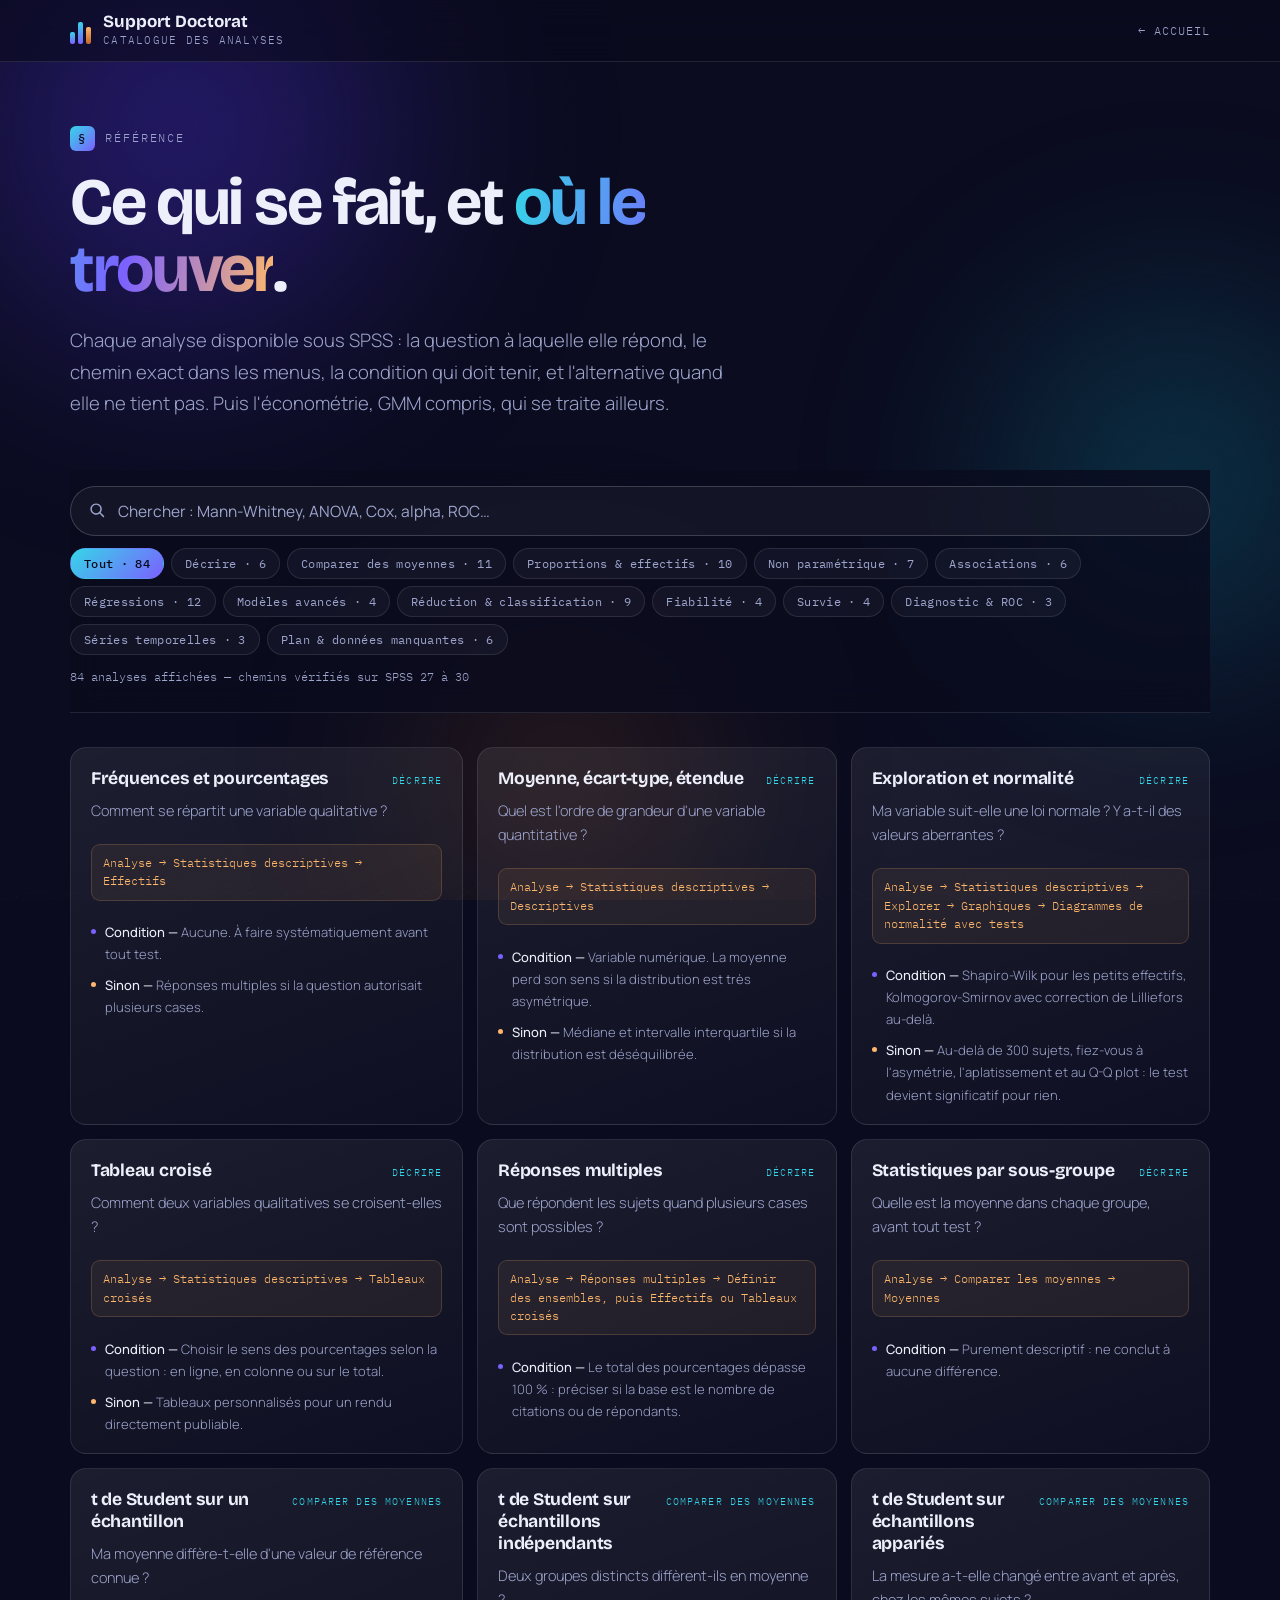
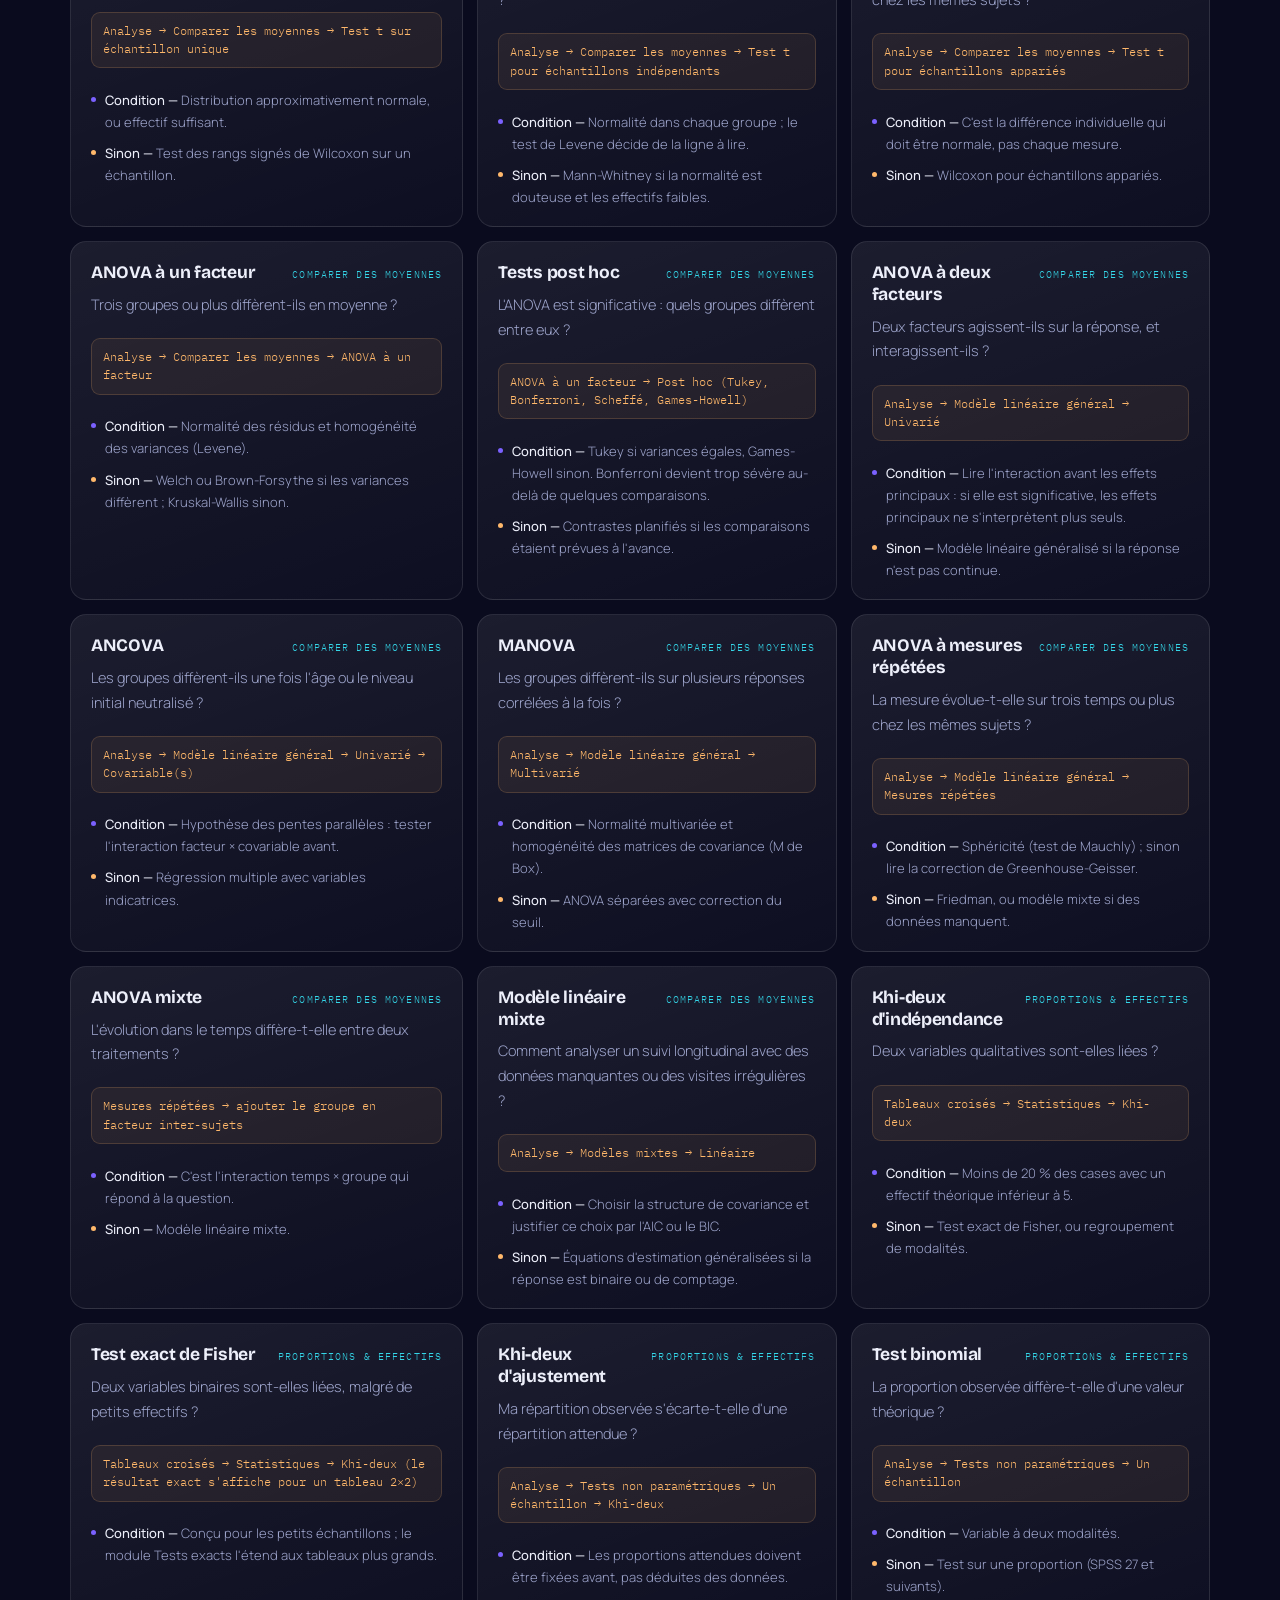
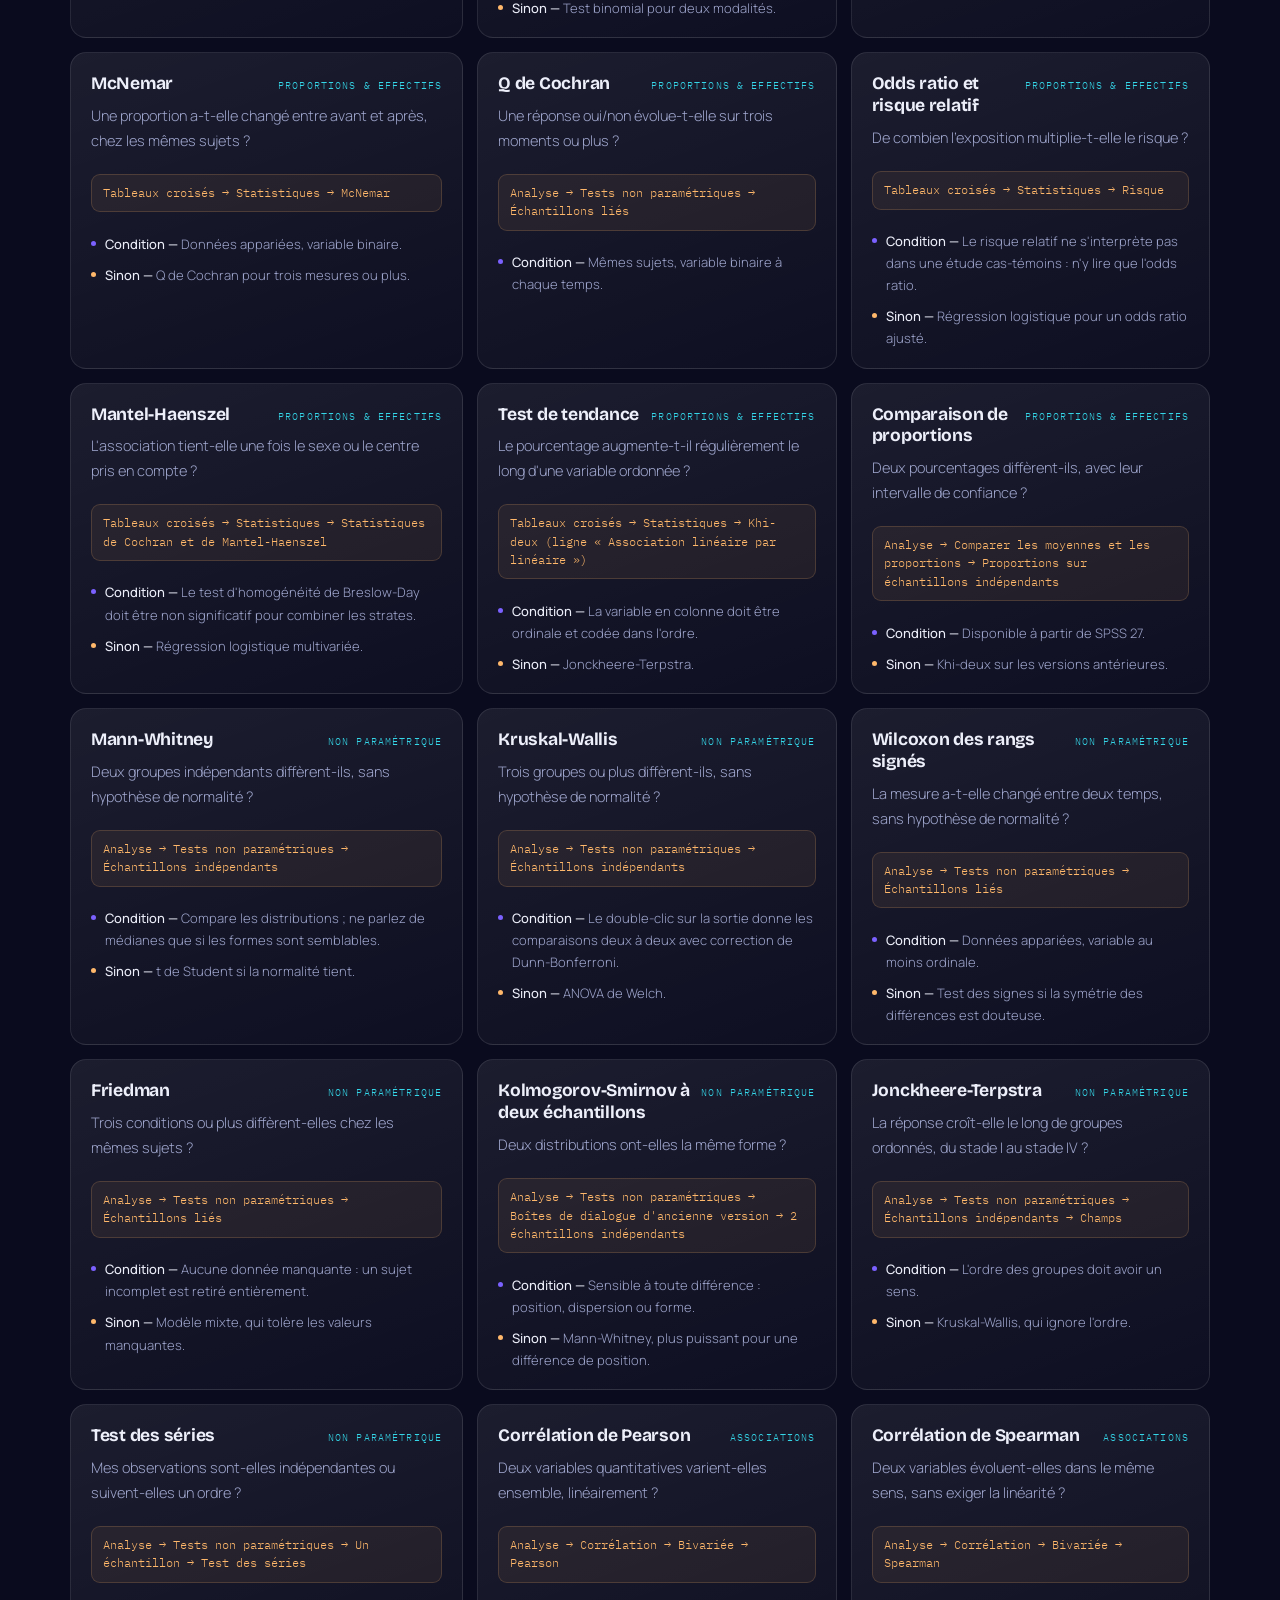
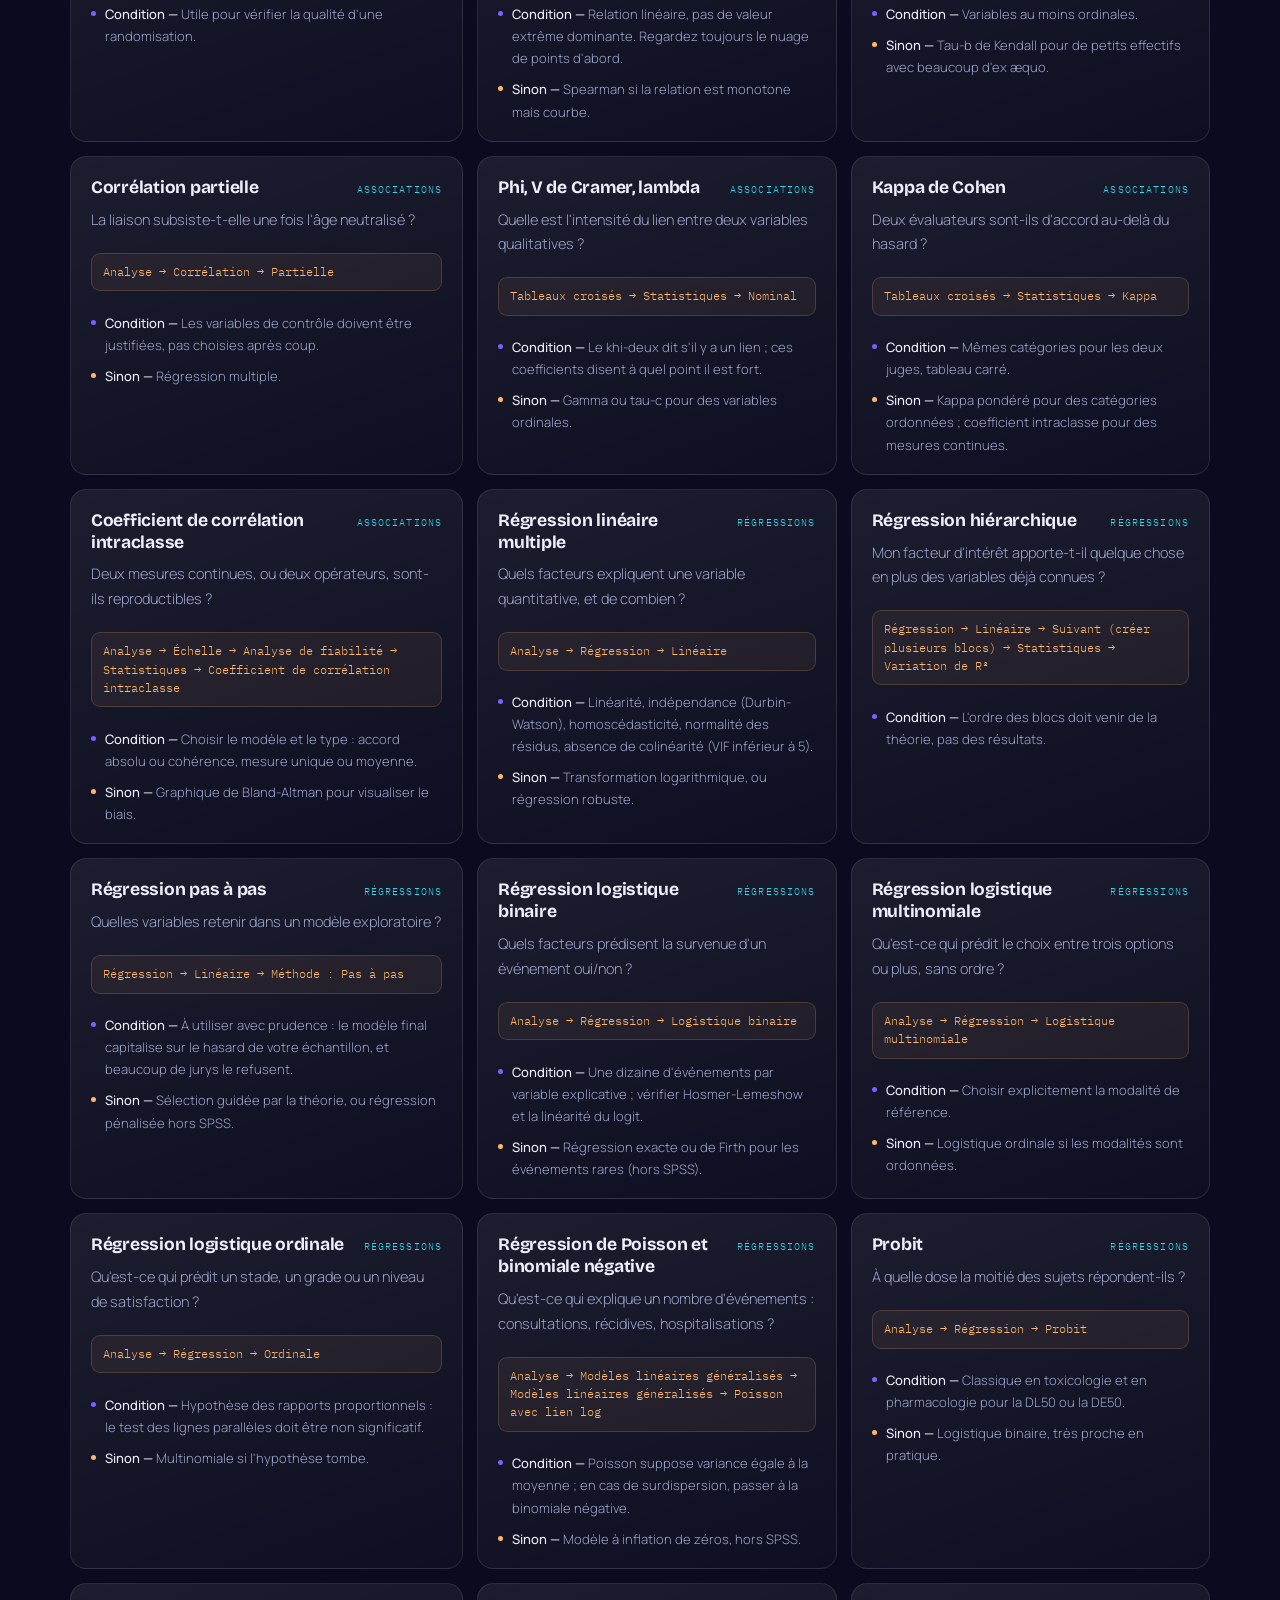
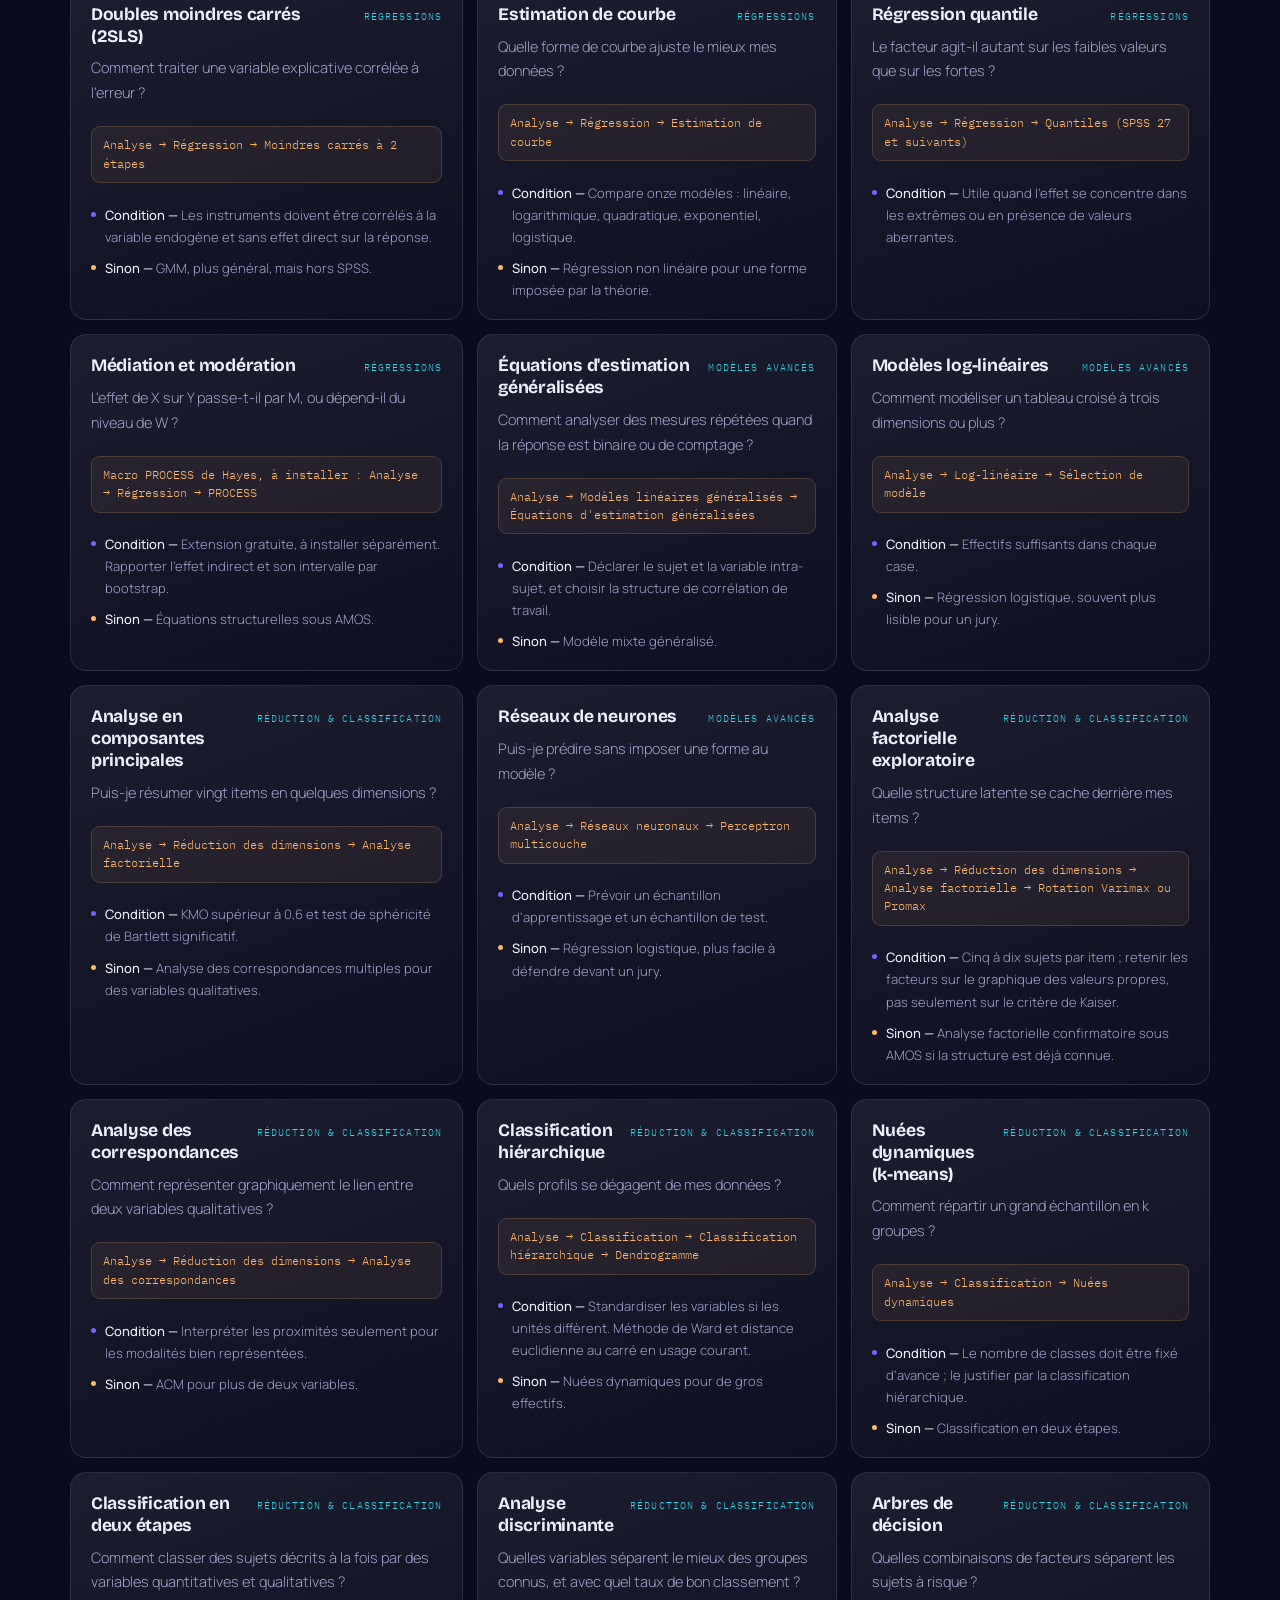
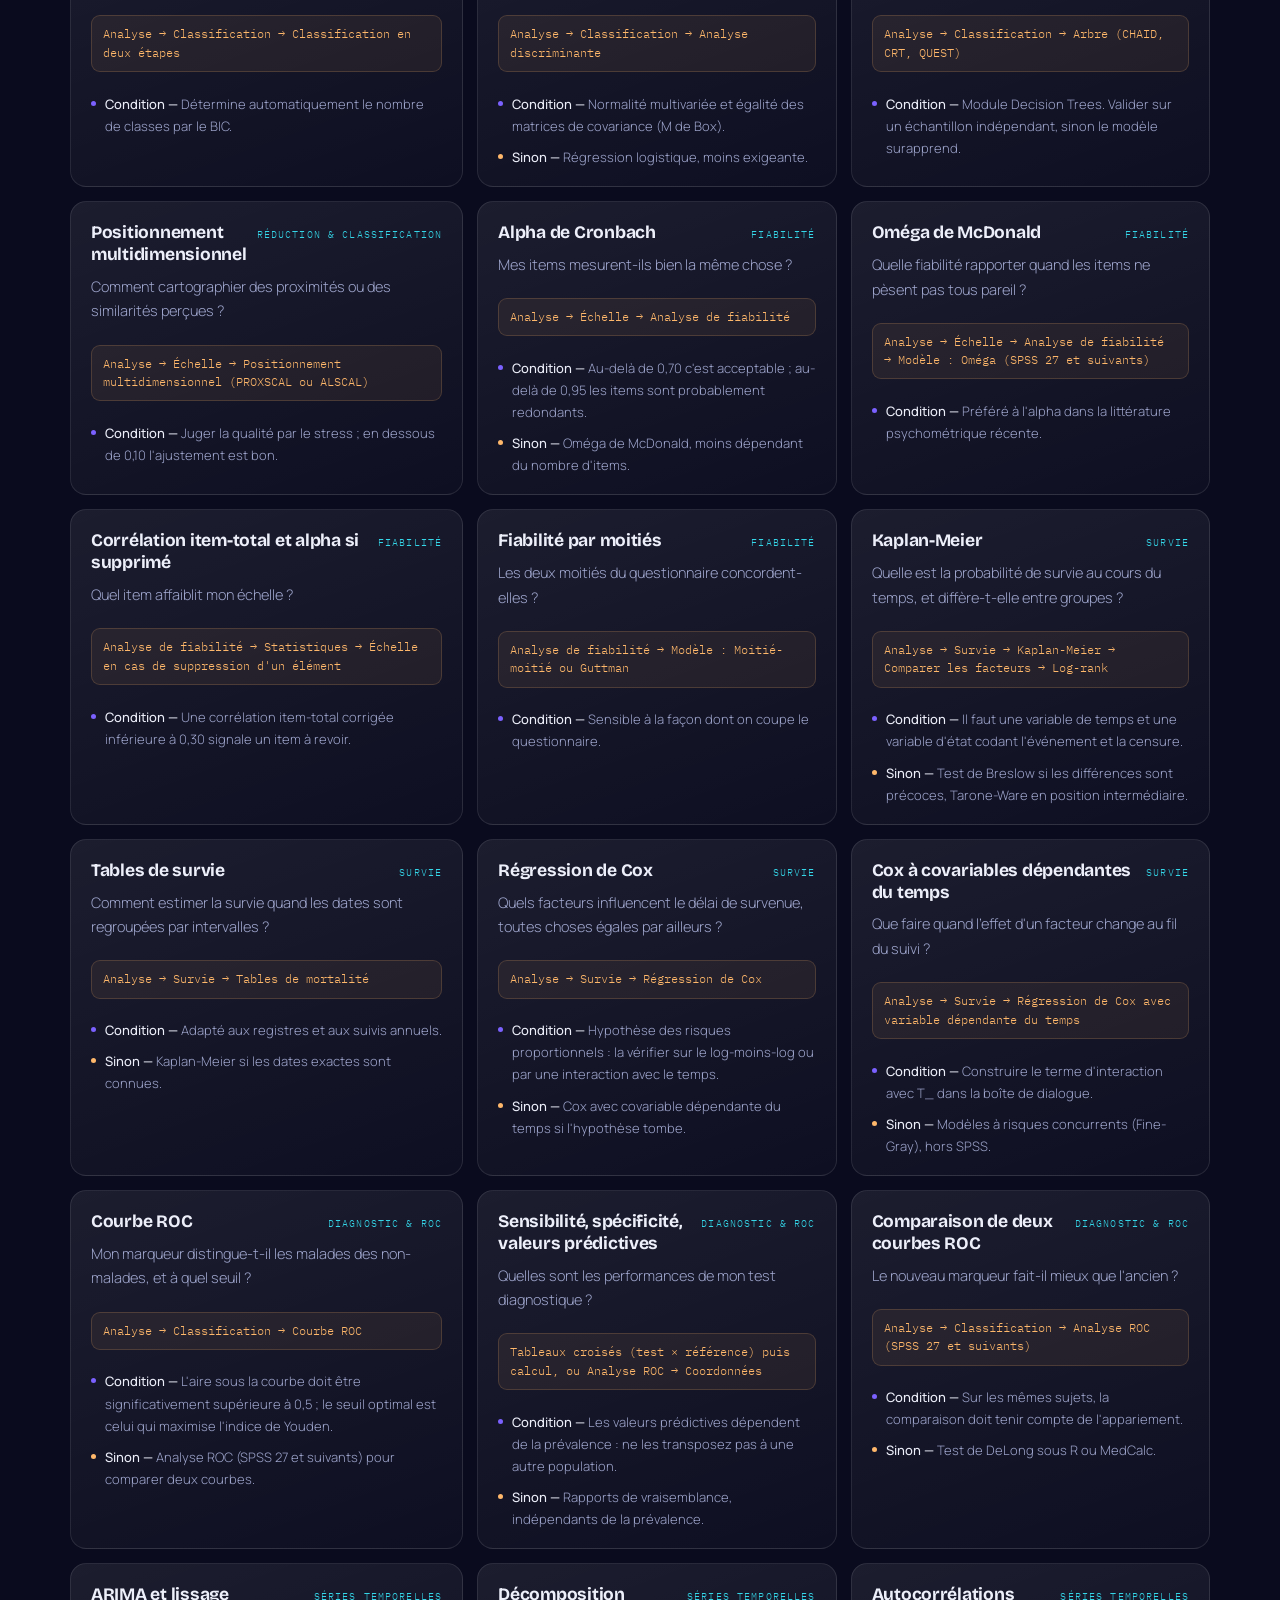
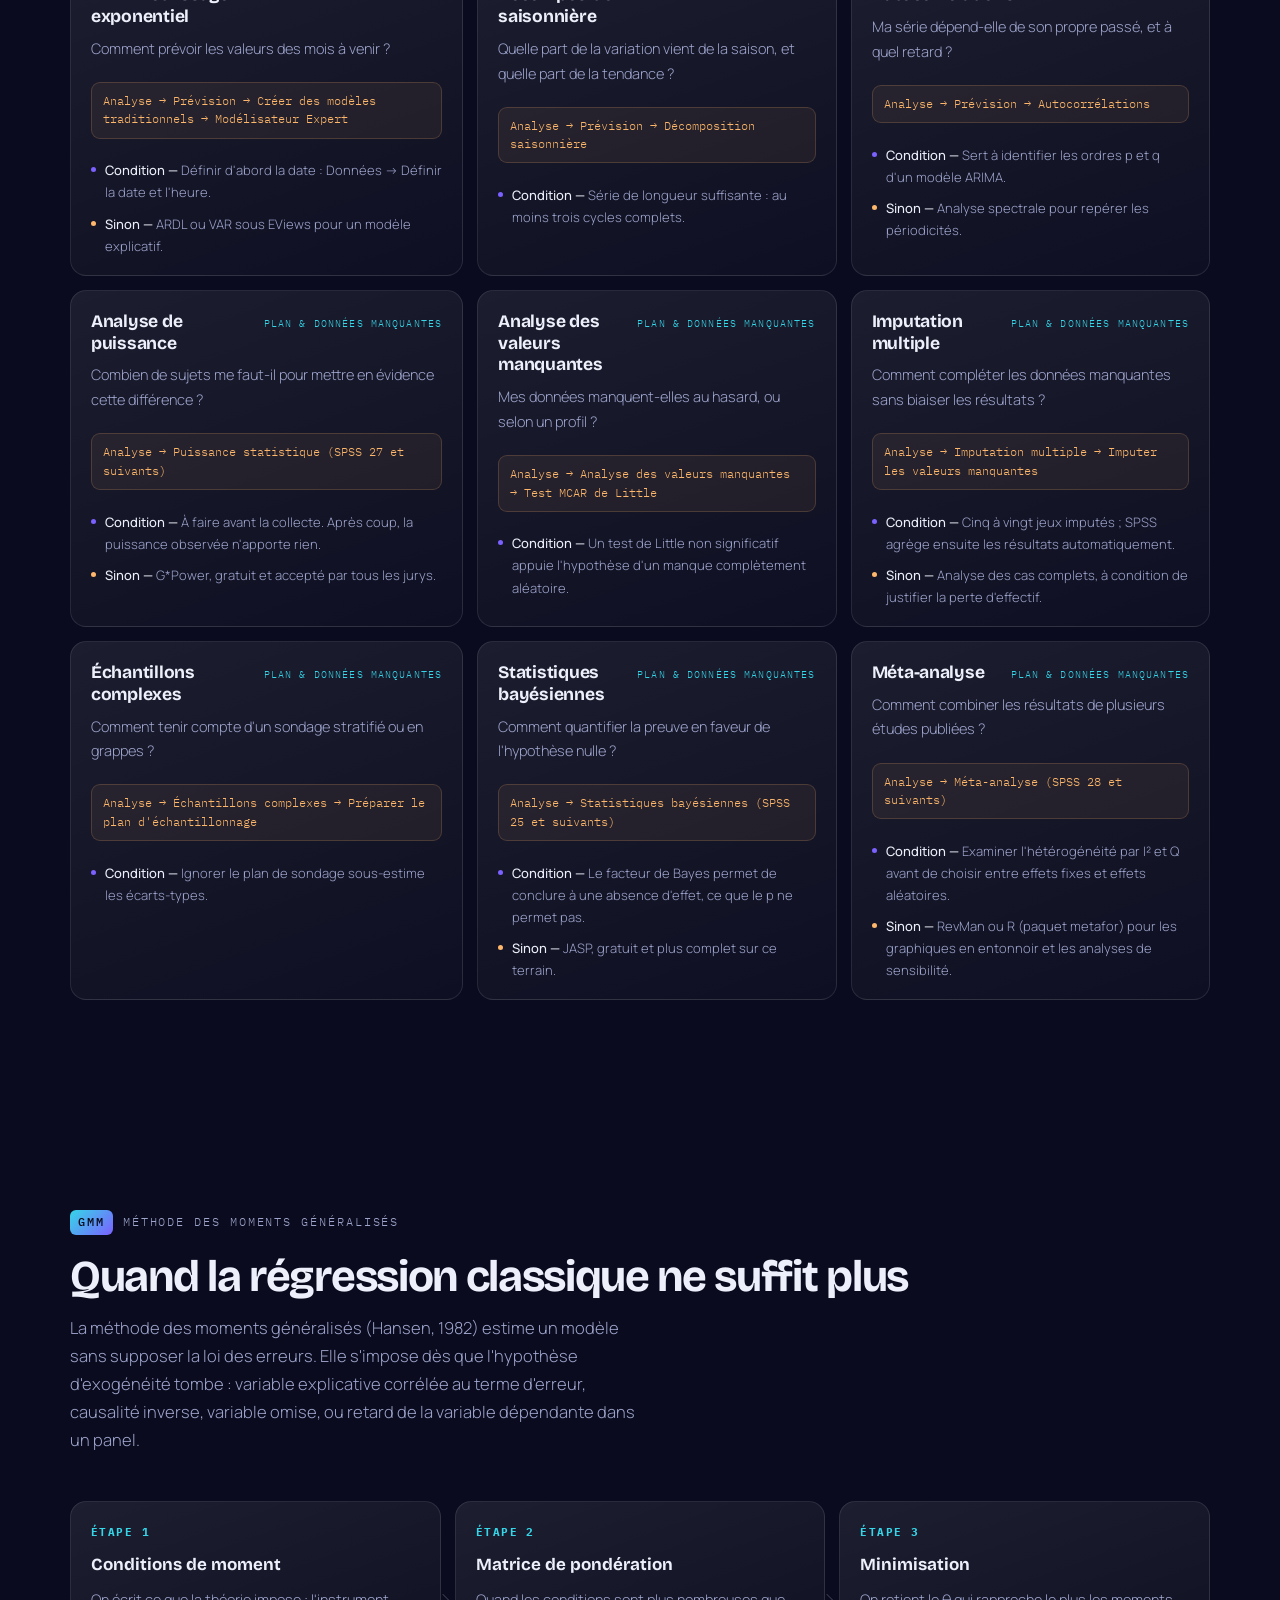
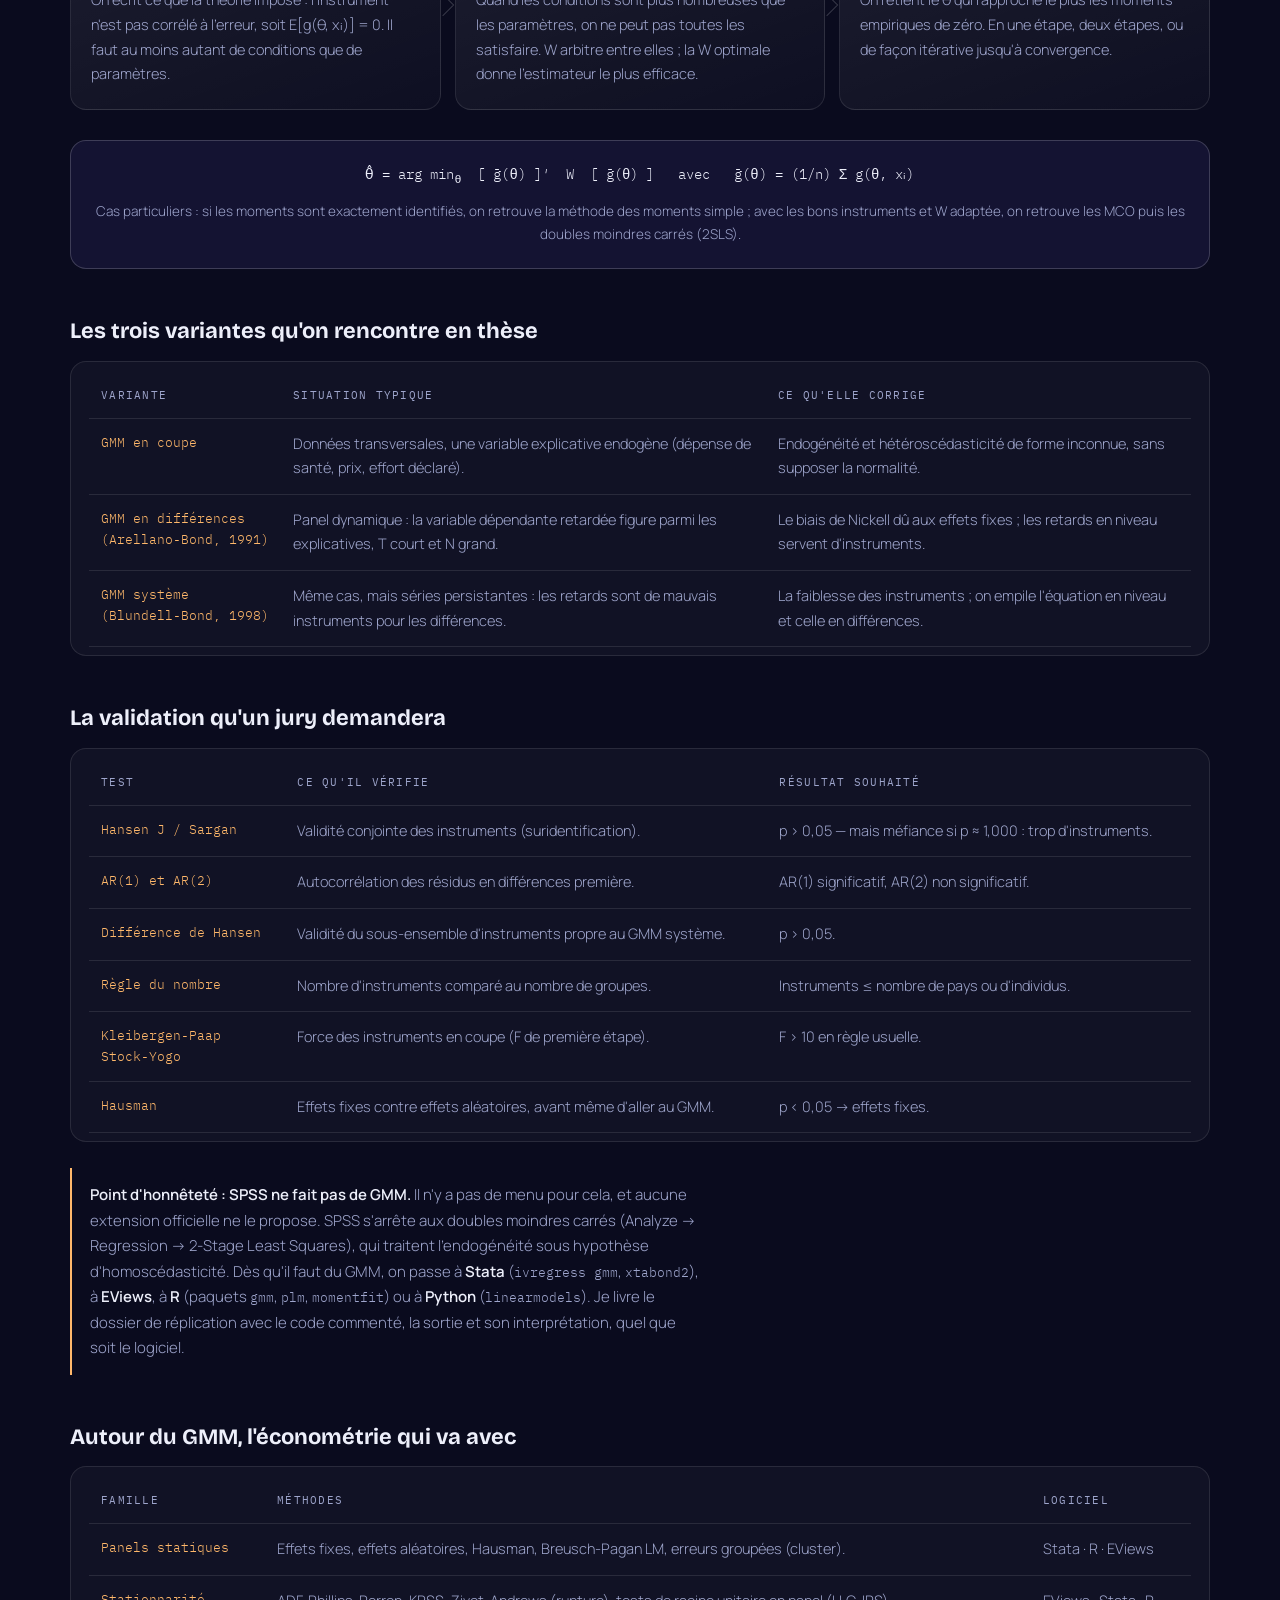
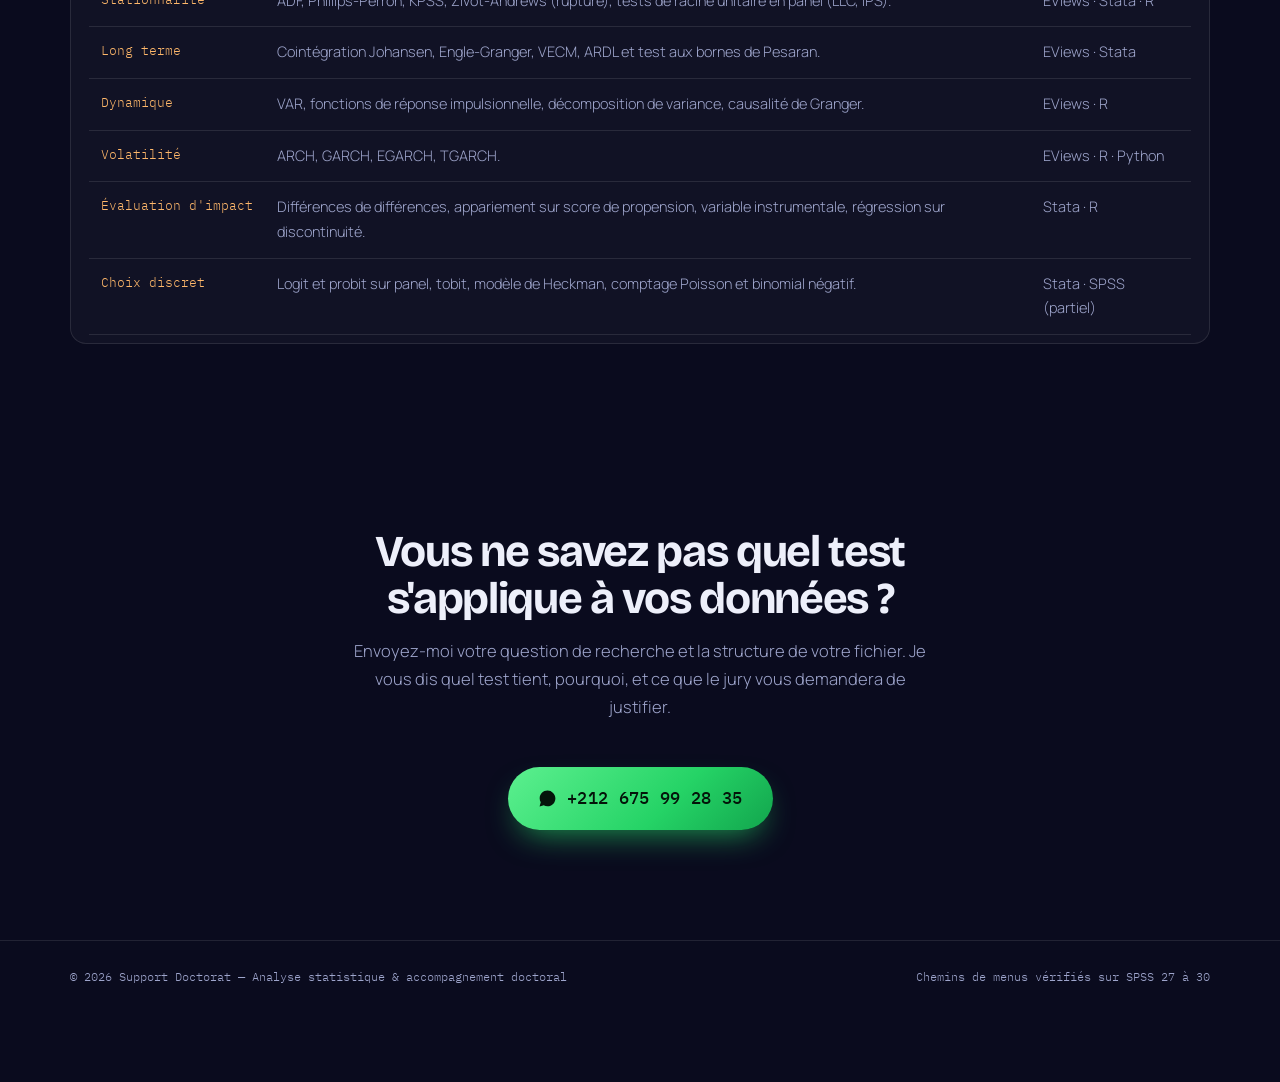
==== commit 0ace91a0: "Replace old files with Support Doctorat version" ====
--- a/tests.html
+++ b/tests.html
@@ -3,7 +3,7 @@
 <head>
 <meta charset="utf-8">
 <meta name="viewport" content="width=device-width, initial-scale=1">
-<title>Catalogue des analyses — SPSS &amp; économétrie | Mehdi Ammou</title>
+<title>Catalogue des analyses — SPSS &amp; économétrie | Support Doctorat</title>
 <meta name="description" content="Tous les tests réalisables sous SPSS, leur chemin dans les menus, leurs conditions d'application et leurs alternatives. Plus l'estimation par GMM et l'économétrie des panels.">
 <meta name="theme-color" content="#0A0B1E">
 <link rel="icon" href="assets/favicon.svg" type="image/svg+xml">
@@ -116,7 +116,7 @@
   <div class="wrap bar">
     <a class="brand" href="index.html">
       <span class="brand-mark" aria-hidden="true"><span></span><span></span><span></span></span>
-      <span class="brand-txt"><b>Mehdi Ammou</b><i>Catalogue des analyses</i></span>
+      <span class="brand-txt"><b>Support Doctorat</b><i>Catalogue des analyses</i></span>
     </a>
     <a class="back" href="index.html">← Accueil</a>
   </div>
@@ -231,7 +231,7 @@
   <div class="wrap" style="text-align:center">
     <h2 class="reveal" style="max-width:20ch;margin-inline:auto">Vous ne savez pas quel test s'applique à vos données ?</h2>
     <p class="intro reveal" style="margin-inline:auto;text-align:center">Envoyez-moi votre question de recherche et la structure de votre fichier. Je vous dis quel test tient, pourquoi, et ce que le jury vous demandera de justifier.</p>
-    <a class="btn btn-wa btn-big reveal" href="https://wa.me/212675992835?text=Bonjour%20Mehdi%2C%20j%27ai%20une%20question%20sur%20le%20choix%20du%20test%20statistique." target="_blank" rel="noopener">
+    <a class="btn btn-wa btn-big reveal" href="https://wa.me/212675992835?text=Bonjour%2C%20j%27ai%20une%20question%20sur%20le%20choix%20du%20test%20statistique." target="_blank" rel="noopener">
       <svg viewBox="0 0 24 24" aria-hidden="true"><path d="M12.04 2C6.58 2 2.13 6.45 2.13 11.91c0 1.75.46 3.45 1.32 4.95L2 22l5.25-1.38a9.9 9.9 0 0 0 4.79 1.22h.01c5.46 0 9.91-4.45 9.91-9.91 0-2.65-1.03-5.14-2.9-7.01A9.82 9.82 0 0 0 12.04 2Zm4.52 11.99c-.25-.12-1.47-.72-1.69-.81-.23-.08-.39-.12-.56.13-.16.24-.64.8-.78.97-.14.16-.29.18-.54.06-.25-.12-1.05-.39-2-1.23-.74-.66-1.24-1.47-1.38-1.72-.15-.25-.02-.38.11-.5.11-.11.25-.29.37-.43.12-.15.16-.25.25-.41.08-.17.04-.31-.02-.43-.06-.12-.56-1.34-.76-1.84-.2-.48-.4-.41-.56-.42h-.47c-.16 0-.43.06-.65.31-.22.25-.85.83-.85 2.03s.87 2.35.99 2.51c.12.16 1.71 2.62 4.15 3.67.58.25 1.03.4 1.39.51.58.19 1.11.16 1.53.1.47-.07 1.47-.6 1.67-1.18.21-.58.21-1.08.15-1.18-.06-.11-.22-.17-.47-.29Z"/></svg>
       <span>+212 675 99 28 35</span>
     </a>
@@ -241,7 +241,7 @@
 
 <footer class="foot">
   <div class="wrap foot-in">
-    <span>© 2026 Mehdi Ammou — Assistance statistique &amp; accompagnement doctoral</span>
+    <span>© 2026 Support Doctorat — Analyse statistique &amp; accompagnement doctoral</span>
     <span>Chemins de menus vérifiés sur SPSS 27 à 30</span>
   </div>
 </footer>
--- a/assets/css/style.css
+++ b/assets/css/style.css
@@ -1,5 +1,5 @@
 /* =========================================================
-   Mehdi Ammou — assistance statistique
+   Support Doctorat — analyse statistique
    Système : profondeur, verre, lumière. FR / EN / AR (RTL).
    ========================================================= */
 
